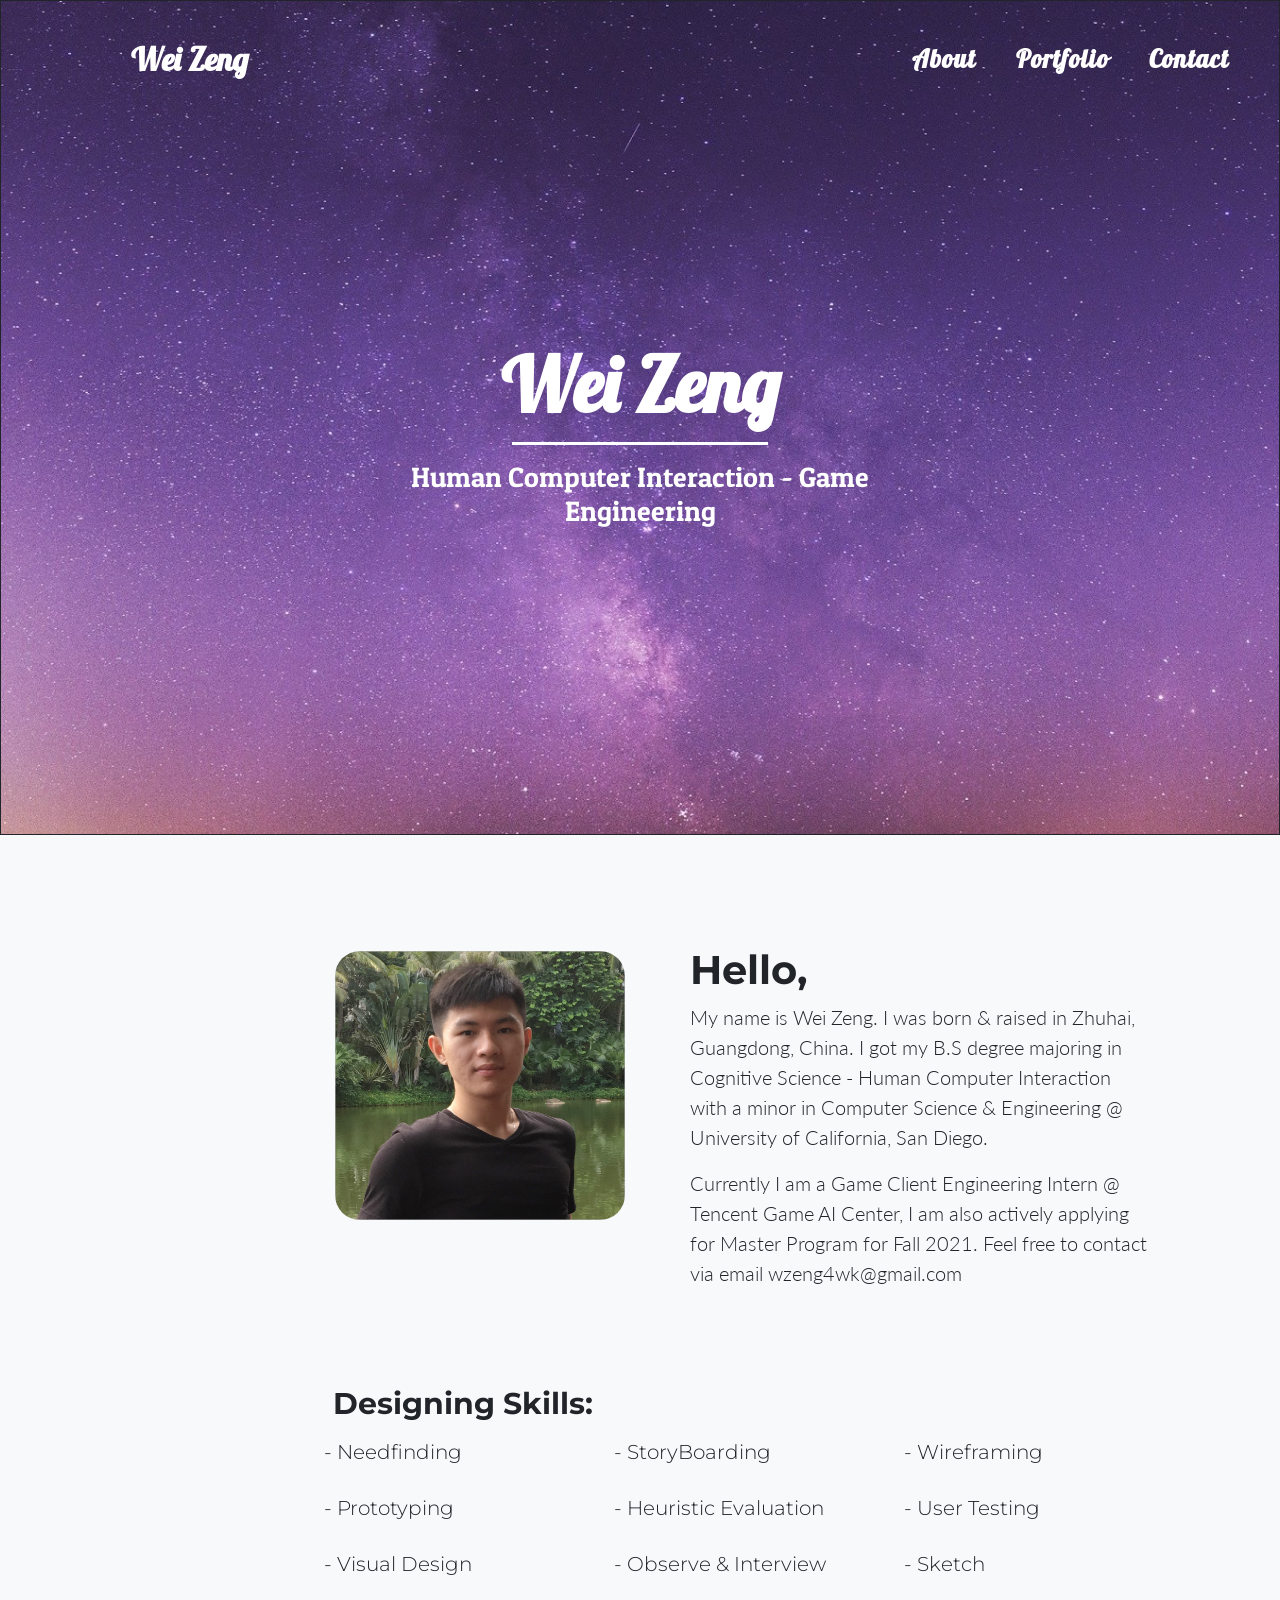
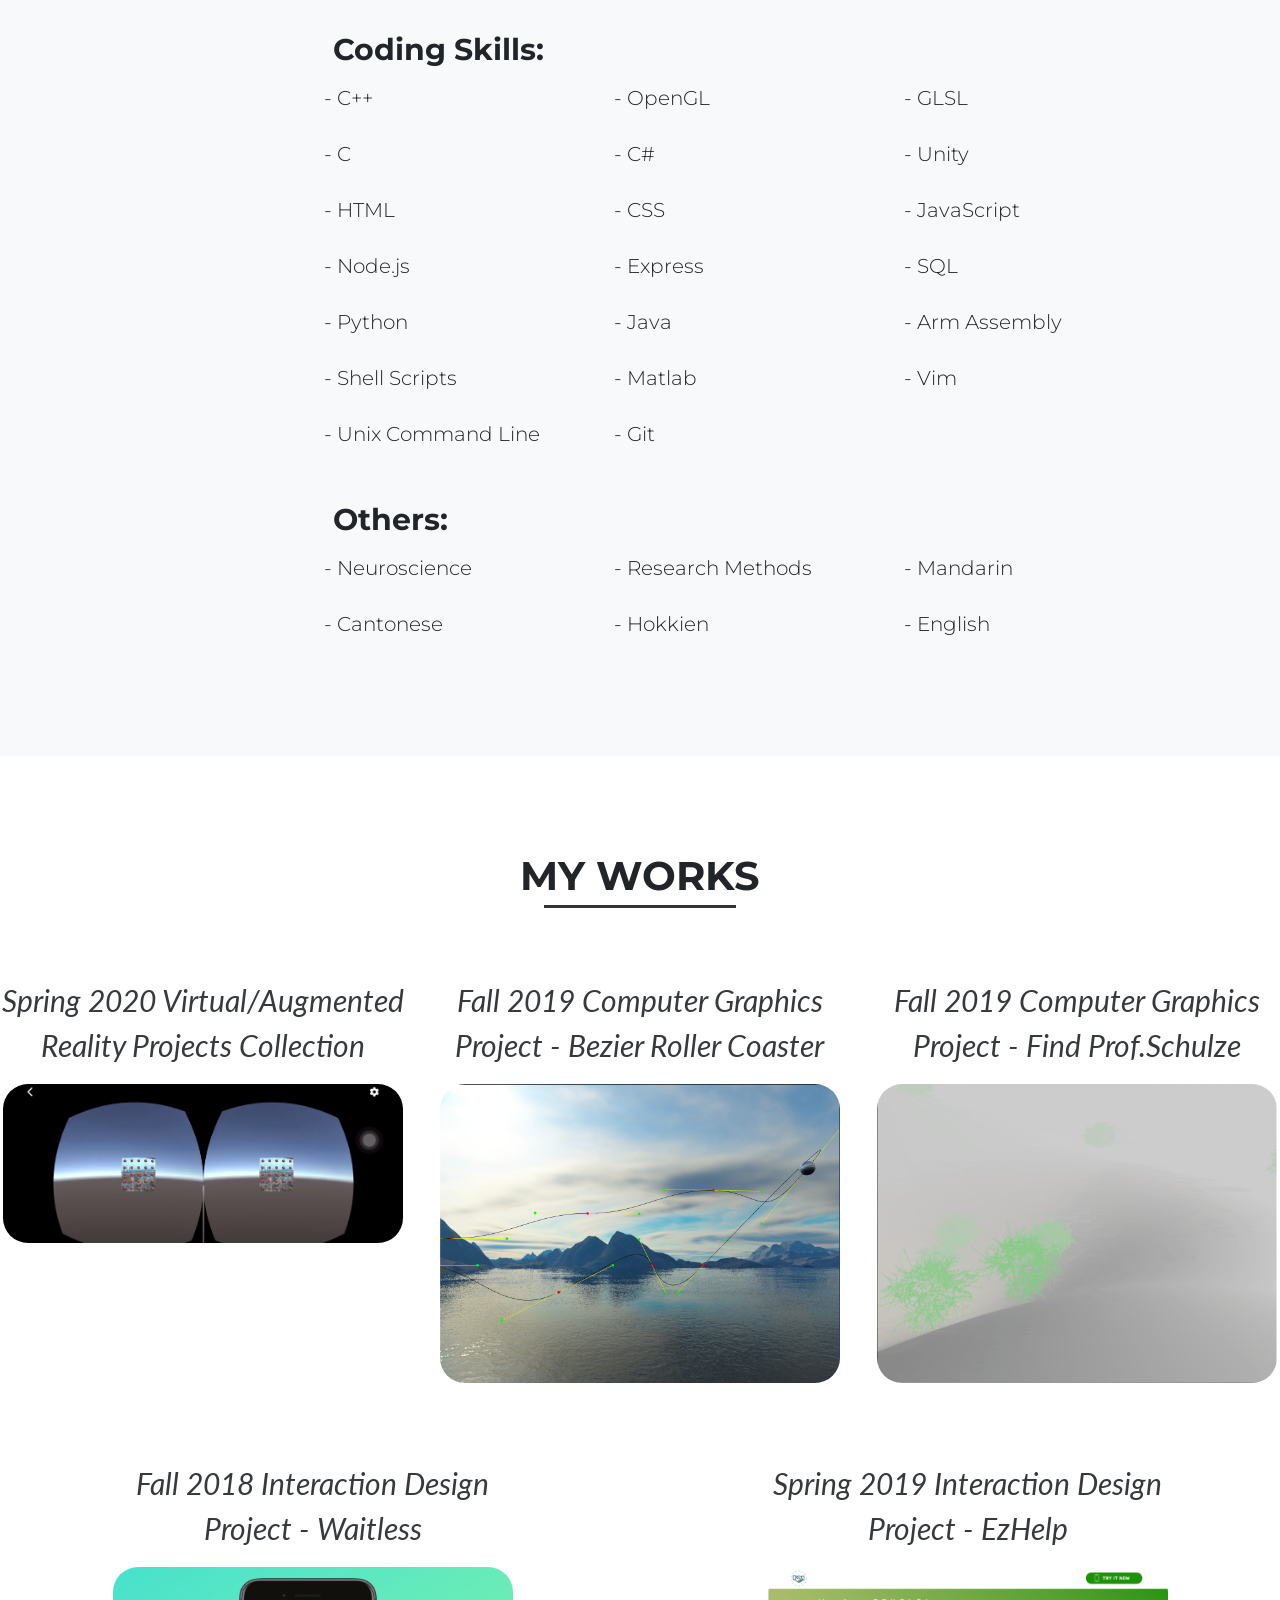
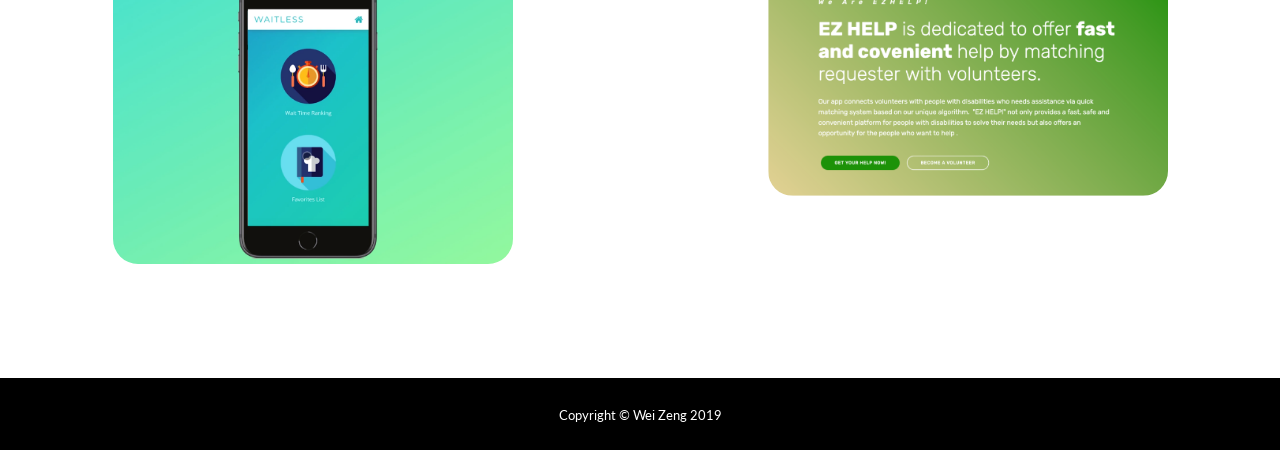
==== index.html @ ea13c7fb "update pm" ====
<!DOCTYPE html>
<html lang="en">

<head>

  <meta charset="utf-8">
  <meta name="viewport" content="width=device-width, initial-scale=1, shrink-to-fit=no">
  <meta name="description" content="">
  <meta name="author" content="">

  <title>Wei Zeng - Portfolio</title>

  <!-- Bootstrap core CSS -->
  <link href="vendor/bootstrap/css/bootstrap.min.css" rel="stylesheet">
  <link href="main.css" rel="stylesheet">

  <!-- Custom fonts for this template -->
  <link href="vendor/fontawesome-free/css/all.min.css" rel="stylesheet" type="text/css">
  <link href="https://fonts.googleapis.com/css?family=Montserrat:400,700" rel="stylesheet" type="text/css">
  <link href="https://fonts.googleapis.com/css?family=Lato:400,700,400italic,700italic" rel="stylesheet" type="text/css">
  <link href="https://fonts.googleapis.com/css?family=Lobster" rel="stylesheet">
  <link href="https://fonts.googleapis.com/css?family=Gloria+Hallelujah" rel="stylesheet">
  <link href="https://fonts.googleapis.com/css?family=Patua+One" rel="stylesheet">

  <!-- Plugin CSS -->
  <link href="vendor/magnific-popup/magnific-popup.css" rel="stylesheet" type="text/css">

  <!-- Custom styles for this template -->
  <link href="css/freelancer.min.css" rel="stylesheet">
  <style>

  .w-col {
    position: relative;
    float: left;
    width: 290px;
    min-height: 1px;
    padding-left: 1px;
    padding-right: 1px;
  }

  .container {
    position: relative;
    width: 50%;
  }

  .image {
    border-radius: 25px;
    width: 400px;
    height: auto;
    display: block;
    margin-left: auto;
    margin-right: auto;
    opacity: 1;
    transition: .5s ease;
    backface-visibility: hidden;
  }

  .middle {
    transition: .5s ease;
    opacity: 0;
    position: absolute;
    top: 50%;
    left: 50%;
    transform: translate(-50%, -50%);
    -ms-transform: translate(-50%, -50%);
    text-align: center;
  }

  .container:hover .image {
    opacity: 0.3;
  }

  .container:hover .middle {
    opacity: 1;
  }

  .text {
    background-color: #1de099;
    border-radius: 25px;
    color: #ffffff;
    font-size: 30px;
    padding: 16px 32px;
    text-align: center;
  }
  </style>
</head>

<body id="page-top">

  <!-- Navigation -->
  <nav class="navbar navbar-expand-lg fixed-top" style="background-color: transparent;"id="mainNav">
    <div class="container" style="margin-left: 8%; margin-right: auto;">
      <a class="navbar-brand js-scroll-trigger" href="#page-top" style="font-family: 'Lobster', cursive;">Wei Zeng</a>
    </div>

    <div class="container" style="margin-left: auto; margin-right: auto;">
      <button class="navbar-toggler navbar-toggler-right text-white rounded" type="button" data-toggle="collapse" data-target="#navbarResponsive" aria-controls="navbarResponsive" aria-expanded="false" aria-label="Toggle navigation" style="background-color: #dc3545">
        Menu
        <i class="fas fa-bars"></i>
      </button>
      <div class="collapse navbar-collapse" id="navbarResponsive" style="font-family: 'Lobster', cursive; font-size: 25px;">
        <ul class="navbar-nav ml-auto">
          <li class="nav-item mx-0 mx-lg-1">
            <a class="nav-link py-3 px-0 px-lg-3 rounded js-scroll-trigger" href="#about">About</a>
          </li>
          <li class="nav-item mx-0 mx-lg-1">
            <a class="nav-link py-3 px-0 px-lg-3 rounded js-scroll-trigger" href="#portfolio">Portfolio</a>
          </li>
          <li class="nav-item mx-0 mx-lg-1">
            <a class="nav-link py-3 px-0 px-lg-3 rounded js-scroll-trigger" href="#contact">Contact</a>
          </li>
        </ul>
      </div>
    </div>
  </nav>

  <!-- Header -->
  <header class="masthead bg-primary text-black text-center" style="background-image: url('img/home.jpg');
  width: auto; height: auto; padding: 0 0 20%; border: 1px solid; margin-left: auto; margin-right: auto;
  background-position: center; background-repeat: no-repeat; background-attachment: scroll; background-size: cover;">
  <div class="container text-center" style="padding-bottom: 50px; padding-top: 200px;">
    <h1 class="mb-0" style="font-family: 'Lobster', cursive; padding-top: 25%; color: white;">Wei Zeng</h1>
    <hr style="height:3px;border:none;color:#333;background-color:white; width:42%; margin-top:25px; text-align: center;"/>
    <h2 class="font-weight-light mb-0" style="text-align: center; font-family: 'Patua One', cursive; color: white">Human Computer Interaction - Game Engineering</h2>
  </div>
</header>

<!-- Skills Section -->
<section class="bg-primary text-black mb-0" id="about">
  <div class="container">
    <!--<h2 class="text-center text-uppercase text-black" style="font-family: 'Gloria Hallelujah', cursive;">Who Am I?</h2>
    <hr style="height:3px;border:none;color:#333;background-color:#333; width:30%; margin-top:25px; text-align: center;"/>-->
  </div>

  <div class="container" style="position: relative">
    <img src="img/MyProfilePic.PNG" style="border-radius: 25px; width: 290px; height: auto; margin-top: 20px; float: left;"/>
  </div>

  <div class="row">
    <div style=" margin-top: 15px; float: left; margin-left: 65px; flex: 0 0 70.333333%; max-width: 700px;">
      <h1 style="font-size: 40px;">Hello,</h1>
      <p class="lead">My name is Wei Zeng. I was born & raised in Zhuhai, Guangdong, China. I got my B.S degree majoring in Cognitive Science - Human Computer Interaction with a minor in Computer Science & Engineering @ University of California, San Diego.<br></p>
      <p class="lead">Currently I am a Game Client Engineering Intern @ Tencent Game AI Center, I am also actively applying for Master Program for Fall 2021. Feel free to contact via email wzeng4wk@gmail.com<br><br>
      </p>
    </div>
  </div>

  <div style="display: flex; flex-wrap: wrap; margin-top: 50px; margin-left: 26%; flex: 0 0 80.333333%;">
    <div>
      <h2 style="font-size: 30px;">Designing Skills:<h2>
        <div>
          <div class="w-col">
            <p class="lead" style="margin-left: -10px;">- Needfinding</p>
          </div>
          <div class="w-col">
            <p class="lead" style="margin-left: -10px;">- StoryBoarding</p>
          </div>
          <div class="w-col">
            <p class="lead" style="margin-left: -10px;">- Wireframing</p>
          </div>
          <div class="w-col">
            <p class="lead" style="margin-left: -10px;">- Prototyping</p>
          </div>
          <div class="w-col">
            <p class="lead" style="margin-left: -10px;">- Heuristic Evaluation</p>
          </div>
          <div class="w-col">
            <p class="lead" style="margin-left: -10px;">- User Testing</p>
          </div>
          <div class="w-col">
            <p class="lead" style="margin-left: -10px;">- Visual Design</p>
          </div>
          <div class="w-col">
            <p class="lead" style="margin-left: -10px;">- Observe & Interview</p>
          </div>
          <div class="w-col">
            <p class="lead" style="margin-left: -10px;">- Sketch</p>
          </div>
        </div>
      </div>

      <div style="clear: both; padding-top: 30px">
        <h2 style="font-size: 30px;">Coding Skills:<h2>
          <div>
            <div class="w-col">
              <p class="lead" style="margin-left: -10px;">- C++</p>
            </div>
            <div class="w-col">
              <p class="lead" style="margin-left: -10px;">- OpenGL</p>
            </div>
            <div class="w-col">
              <p class="lead" style="margin-left: -10px;">- GLSL</p>
            </div>
            <div class="w-col">
              <p class="lead" style="margin-left: -10px;">- C</p>
            </div>
            <div class="w-col">
              <p class="lead" style="margin-left: -10px;">- C#</p>
            </div>
            <div class="w-col">
              <p class="lead" style="margin-left: -10px;">- Unity</p>
            </div>
            <div class="w-col">
              <p class="lead" style="margin-left: -10px;">- HTML</p>
            </div>
            <div class="w-col">
              <p class="lead" style="margin-left: -10px;">- CSS</p>
            </div>
            <div class="w-col">
              <p class="lead" style="margin-left: -10px;">- JavaScript</p>
            </div>
            <div class="w-col">
              <p class="lead" style="margin-left: -10px;">- Node.js</p>
            </div>
            <div class="w-col">
              <p class="lead" style="margin-left: -10px;">- Express</p>
            </div>
            <div class="w-col">
              <p class="lead" style="margin-left: -10px;">- SQL</p>
            </div>
            <div class="w-col">
              <p class="lead" style="margin-left: -10px;">- Python</p>
            </div>
            <div class="w-col">
              <p class="lead" style="margin-left: -10px;">- Java</p>
            </div>
            <div class="w-col">
              <p class="lead" style="margin-left: -10px;">- Arm Assembly</p>
            </div>
            <div class="w-col">
              <p class="lead" style="margin-left: -10px;">- Shell Scripts</p>
            </div>
            <div class="w-col">
              <p class="lead" style="margin-left: -10px;">- Matlab</p>
            </div>
            <div class="w-col">
              <p class="lead" style="margin-left: -10px;">- Vim</p>
            </div>
            <div class="w-col">
              <p class="lead" style="margin-left: -10px;">- Unix Command Line</p>
            </div>
            <div class="w-col">
              <p class="lead" style="margin-left: -10px;">- Git</p>
            </div>
          </div>
        </div>

        <div style="clear: both; padding-top: 30px">
          <h2 style="font-size: 30px;">Others:<h2>
            <div>
              <div class="w-col">
                <p class="lead" style="margin-left: -10px;">- Neuroscience</p>
              </div>
              <div class="w-col">
                <p class="lead" style="margin-left: -10px;">- Research Methods</p>
              </div>
              <div class="w-col">
                <p class="lead" style="margin-left: -10px;">- Mandarin</p>
              </div>
              <div class="w-col">
                <p class="lead" style="margin-left: -10px;">- Cantonese</p>
              </div>
              <div class="w-col">
                <p class="lead" style="margin-left: -10px;">- Hokkien</p>
              </div>
              <div class="w-col">
                <p class="lead" style="margin-left: -10px;">- English</p>
              </div>
            </div>
          </div>
        </div>

      </section>

      <!-- Portfolio Grid Section -->
      <section class="portfolio" id="portfolio">
        <h1 class="text-center text-uppercase text-black mb-0">My Works</h2>
          <hr style="height:3px; border:none; color:#333; background-color:#333; width:15%; margin-top:5px; margin-bottom: 40px; text-align: center;"/>

          <div class="row">

            <!-- XR -->
            <div class="container col-md-6 col-lg-4 mb-5">
              <p style="opacity: 0.9; font-style: italic; text-align: center; padding-top: 30px; font-size: 30px;">Spring 2020 Virtual/Augmented Reality Projects Collection</p>
              <div style="position: relative;">
                <img src="img/xr.png" class="image">
                <div class="middle">
                  <a href="xr.html">
                    <div class="text">View</div>
                  </a>
                </div>
              </div>
            </div>

            <!-- Bezier Roller Coaster -->
            <div class="container col-md-6 col-lg-4 mb-5">
              <p style="opacity: 0.9; font-style: italic; text-align: center; padding-top: 30px; font-size: 30px;">Fall 2019 Computer Graphics Project - Bezier Roller Coaster</p>
              <div style="position: relative;">
                <img src="img/rollercoaster.png" class="image">
                <div class="middle">
                  <a href="rollercoaster.html">
                    <div class="text">View</div>
                  </a>
                </div>
              </div>
            </div>

            <!-- findSchulze -->
            <div class="container col-md-6 col-lg-4 mb-5">
              <p style="opacity: 0.9; font-style: italic; text-align: center; padding-top: 30px; font-size: 30px;">Fall 2019 Computer Graphics Project - Find Prof.Schulze</p>
              <div style="position: relative;">
                <img src="img/findSchulze.png" class="image">
                <div class="middle">
                  <a href="https://github.com/WayGold/CSE-167-FinalProject-Blogs-Video/blob/master/blog.md">
                    <div class="text">View</div>
                  </a>
                </div>
              </div>
            </div>

            <!-- waitless -->
            <div class="container col-md-6 col-lg-4 mb-5">
              <p style="opacity: 0.9; font-style: italic; text-align: center; padding-top: 30px; font-size: 30px;">Fall 2018 Interaction Design Project - Waitless</p>
              <div style="position: relative;">
                <img src="img/waitlesshp.png" class="image">
                <div class="middle">
                  <a href="waitless.html">
                    <div class="text">View</div>
                  </a>
                </div>
              </div>
            </div>

            <!-- EzHelp -->
            <div class="container col-md-6 col-lg-4 mb-5">
              <p style="opacity: 0.9; font-style: italic; text-align: center; padding-top: 30px; font-size: 30px;">Spring 2019 Interaction Design Project - EzHelp</p>
              <div style="position: relative;">
                <img src="img/ezhelp.png" class="image">
                <div class="middle">
                  <a href="ezhelp.html">
                    <div class="text">View</div>
                  </a>
                </div>
              </div>
            </div>

          </div>
        </section>

        <!-- Contact Section -->
        <!-- <section class="bg-primary" id="contact">
        <div class="container">
        <h1 class="text-center text-uppercase text-black mb-0">Contact Me</h2>
        <hr style="height:3px;border:none;color:#333;background-color:#333; width:30%; margin-top:25px; text-align: center;"/>
        <div class="row">
        <div class="col-lg-8 mx-auto"> -->
        <!-- To configure the contact form email address, go to mail/contact_me.php and update the email address in the PHP file on line 19. -->
        <!-- The form should work on most web servers, but if the form is not working you may need to configure your web server differently. -->
        <!-- <form name="sentMessage" id="contactForm" novalidate="novalidate">
        <div class="control-group">
        <div class="form-group floating-label-form-group controls mb-0 pb-2">
        <label>Name</label>
        <input class="form-control" id="name" type="text" placeholder="Name" required="required" data-validation-required-message="Please enter your name.">
        <p class="help-block text-danger"></p>
      </div>
    </div>
    <div class="control-group">
    <div class="form-group floating-label-form-group controls mb-0 pb-2">
    <label>Email Address</label>
    <input class="form-control" id="email" type="email" placeholder="Email Address" required="required" data-validation-required-message="Please enter your email address.">
    <p class="help-block text-danger"></p>
  </div>
</div>
<div class="control-group">
<div class="form-group floating-label-form-group controls mb-0 pb-2">
<label>Phone Number</label>
<input class="form-control" id="phone" type="tel" placeholder="Phone Number" required="required" data-validation-required-message="Please enter your phone number.">
<p class="help-block text-danger"></p>
</div>
</div>
<div class="control-group">
<div class="form-group floating-label-form-group controls mb-0 pb-2">
<label>Message</label>
<textarea class="form-control" id="message" rows="5" placeholder="Message" required="required" data-validation-required-message="Please enter a message."></textarea>
<p class="help-block text-danger"></p>
</div>
</div>
<br>
<div id="success"></div>
<div class="form-group">
<button type="submit" class="btn btn-primary btn-xl" id="sendMessageButton">Send</button>
</div>
</form>
</div>
</div>
</div>
</section> -->


<div class="copyright py-4 text-center text-white">
  <div class="container">
    <small>Copyright &copy; Wei Zeng 2019</small>
  </div>
</div>

<!-- Scroll to Top Button (Only visible on small and extra-small screen sizes) -->
<div class="scroll-to-top d-lg-none position-fixed ">
  <a class="js-scroll-trigger d-block text-center text-white rounded" href="#page-top">
    <i class="fa fa-chevron-up"></i>
  </a>
</div>

<!-- Bootstrap core JavaScript -->
<script src="vendor/jquery/jquery.min.js"></script>
<script src="vendor/bootstrap/js/bootstrap.bundle.min.js"></script>

<!-- Plugin JavaScript -->
<script src="vendor/jquery-easing/jquery.easing.min.js"></script>
<script src="vendor/magnific-popup/jquery.magnific-popup.min.js"></script>

<!-- Contact Form JavaScript -->
<script src="js/jqBootstrapValidation.js"></script>
<script src="js/contact_me.js"></script>

<!-- Custom scripts for this template -->
<script src="js/freelancer.min.js"></script>

</body>

</html>
---- main.css ----
a:link{
  text-decoration: none;
}
---- css/freelancer.min.css ----
/*!
 * Start Bootstrap - Freelancer v5.0.1 (https://startbootstrap.com/template-overviews/freelancer)
 * Copyright 2013-2018 Start Bootstrap
 * Licensed under MIT (https://github.com/BlackrockDigital/startbootstrap-freelancer/blob/master/LICENSE)
 */body{font-family:Lato}h1,h2,h3,h4,h5,h6{font-weight:700;font-family:Montserrat}hr.star-dark,hr.star-light{max-width:15rem;padding:0;text-align:center;border:none;border-top:solid .25rem;margin-top:2.5rem;margin-bottom:2.5rem;margin-left:auto;margin-right:auto}hr.star-dark:after,hr.star-light:after{position:relative;top:-.8em;display:inline-block;padding:0 .25em;content:'\f005';font-family:"Font Awesome 5 Free";font-weight:900;font-size:2em}hr.star-light{border-color:#fff}hr.star-light:after{color:#fff;background-color:#18bc9c}hr.star-dark{border-color:#2c3e50}hr.star-dark:after{color:#2c3e50;background-color:#fff}section{padding:6rem 0}section h2{font-size:2.25rem;line-height:2rem}@media (min-width:992px){section h2{font-size:3rem;line-height:2.5rem}}.btn-xl{padding:1rem 1.75rem;font-size:1.25rem}.btn-social{width:3.25rem;height:3.25rem;font-size:1.25rem;line-height:2rem}.scroll-to-top{z-index:1042;right:1rem;bottom:1rem;display:none}.scroll-to-top a{width:3.5rem;height:3.5rem;background-color:rgba(33,37,41,.5);line-height:3.1rem}#mainNav{padding-top:1rem;padding-bottom:1rem;font-weight:700;font-family:Montserrat}#mainNav .navbar-brand{color:#fff}#mainNav .navbar-nav{margin-top:1rem;letter-spacing:.0625rem}#mainNav .navbar-nav li.nav-item a.nav-link{color:#fff}#mainNav .navbar-nav li.nav-item a.nav-link:hover{color:#dc3545}#mainNav .navbar-nav li.nav-item a.nav-link:active,#mainNav .navbar-nav li.nav-item a.nav-link:focus{color:#fff}#mainNav .navbar-nav li.nav-item a.nav-link.active{color:#dc3545}#mainNav .navbar-toggler{font-size:80%;padding:.8rem}@media (min-width:992px){#mainNav{padding-top:1.5rem;padding-bottom:1.5rem;-webkit-transition:padding-top .3s,padding-bottom .3s;transition:padding-top .3s,padding-bottom .3s}#mainNav .navbar-brand{font-size:2em;-webkit-transition:font-size .3s;transition:font-size .3s}#mainNav .navbar-nav{margin-top:0}#mainNav .navbar-nav>li.nav-item>a.nav-link.active{color:#fff;background:#dc3545}#mainNav .navbar-nav>li.nav-item>a.nav-link.active:active,#mainNav .navbar-nav>li.nav-item>a.nav-link.active:focus,#mainNav .navbar-nav>li.nav-item>a.nav-link.active:hover{color:#fff;background:#dc3545}#mainNav.navbar-shrink{padding-top:.3rem;padding-bottom:.3rem;background-color: black!important;}#mainNav.navbar-shrink .navbar-brand{font-size:1.5em}}header.masthead{padding-top:calc(6rem + 72px);padding-bottom:6rem}header.masthead h1{font-size:3rem;line-height:3rem}header.masthead h2{font-size:1.3rem;font-family:Lato}@media (min-width:992px){header.masthead{padding-top:calc(6rem + 106px);padding-bottom:6rem}header.masthead h1{font-size:4.75em;line-height:4rem}header.masthead h2{font-size:1.75em}}.portfolio{margin-bottom:-15px}.portfolio .portfolio-item{position:relative;display:block;max-width:25rem;margin-bottom:15px}.portfolio .portfolio-item .portfolio-item-caption{-webkit-transition:all ease .5s;transition:all ease .5s;opacity:0;background-color:rgba(24,188,156,.9)}.portfolio .portfolio-item .portfolio-item-caption:hover{opacity:1}.portfolio .portfolio-item .portfolio-item-caption .portfolio-item-caption-content{font-size:1.5rem}@media (min-width:576px){.portfolio{margin-bottom:-30px}.portfolio .portfolio-item{margin-bottom:30px}}.portfolio-modal .portfolio-modal-dialog{padding:3rem 1rem;min-height:calc(100vh - 2rem);margin:1rem calc(1rem - 8px);position:relative;z-index:2;-webkit-box-shadow:0 0 3rem 1rem rgba(0,0,0,.5);box-shadow:0 0 3rem 1rem rgba(0,0,0,.5)}.portfolio-modal .portfolio-modal-dialog .close-button{position:absolute;top:2rem;right:2rem}.portfolio-modal .portfolio-modal-dialog .close-button i{line-height:38px}.portfolio-modal .portfolio-modal-dialog h2{font-size:2rem}@media (min-width:768px){.portfolio-modal .portfolio-modal-dialog{min-height:100vh;padding:5rem;margin:3rem calc(3rem - 8px)}.portfolio-modal .portfolio-modal-dialog h2{font-size:3rem}}.floating-label-form-group{position:relative;border-bottom:1px solid #e9ecef}.floating-label-form-group input,.floating-label-form-group textarea{font-size:1.5em;position:relative;z-index:1;padding-right:0;padding-left:0;resize:none;border:none;border-radius:0;background:0 0;-webkit-box-shadow:none!important;box-shadow:none!important}.floating-label-form-group label{font-size:.85em;line-height:1.764705882em;position:relative;z-index:0;top:2em;display:block;margin:0;-webkit-transition:top .3s ease,opacity .3s ease;transition:top .3s ease,opacity .3s ease;vertical-align:middle;vertical-align:baseline;opacity:0}.floating-label-form-group:not(:first-child){padding-left:14px;border-left:1px solid #e9ecef}.floating-label-form-group-with-value label{top:0;opacity:1}.floating-label-form-group-with-focus label{color:#18bc9c}form .row:first-child .floating-label-form-group{border-top:1px solid #e9ecef}.footer{padding-top:5rem;padding-bottom:5rem;background-color:#2c3e50;color:#fff}.copyright{background-color:black}a{color:#343a40}a:active,a:focus,a:hover{color:#128f76}.btn{border-width:2px}.bg-primary{background-color:#f8f9fa!important}.bg-secondary{background-color:rgba(0,0,0,.9)!important}.text-primary{color:#18bc9c!important}.text-secondary{color:#2c3e50!important}.btn-primary{background-color:#dc3545;border-color:#dc3545}.btn-primary:active,.btn-primary:focus,.btn-primary:hover{background-color:#128f76;border-color:#128f76}.btn-secondary{background-color:#2c3e50;border-color:#2c3e50}.btn-secondary:active,.btn-secondary:focus,.btn-secondary:hover{background-color:#1a252f;border-color:#1a252f}
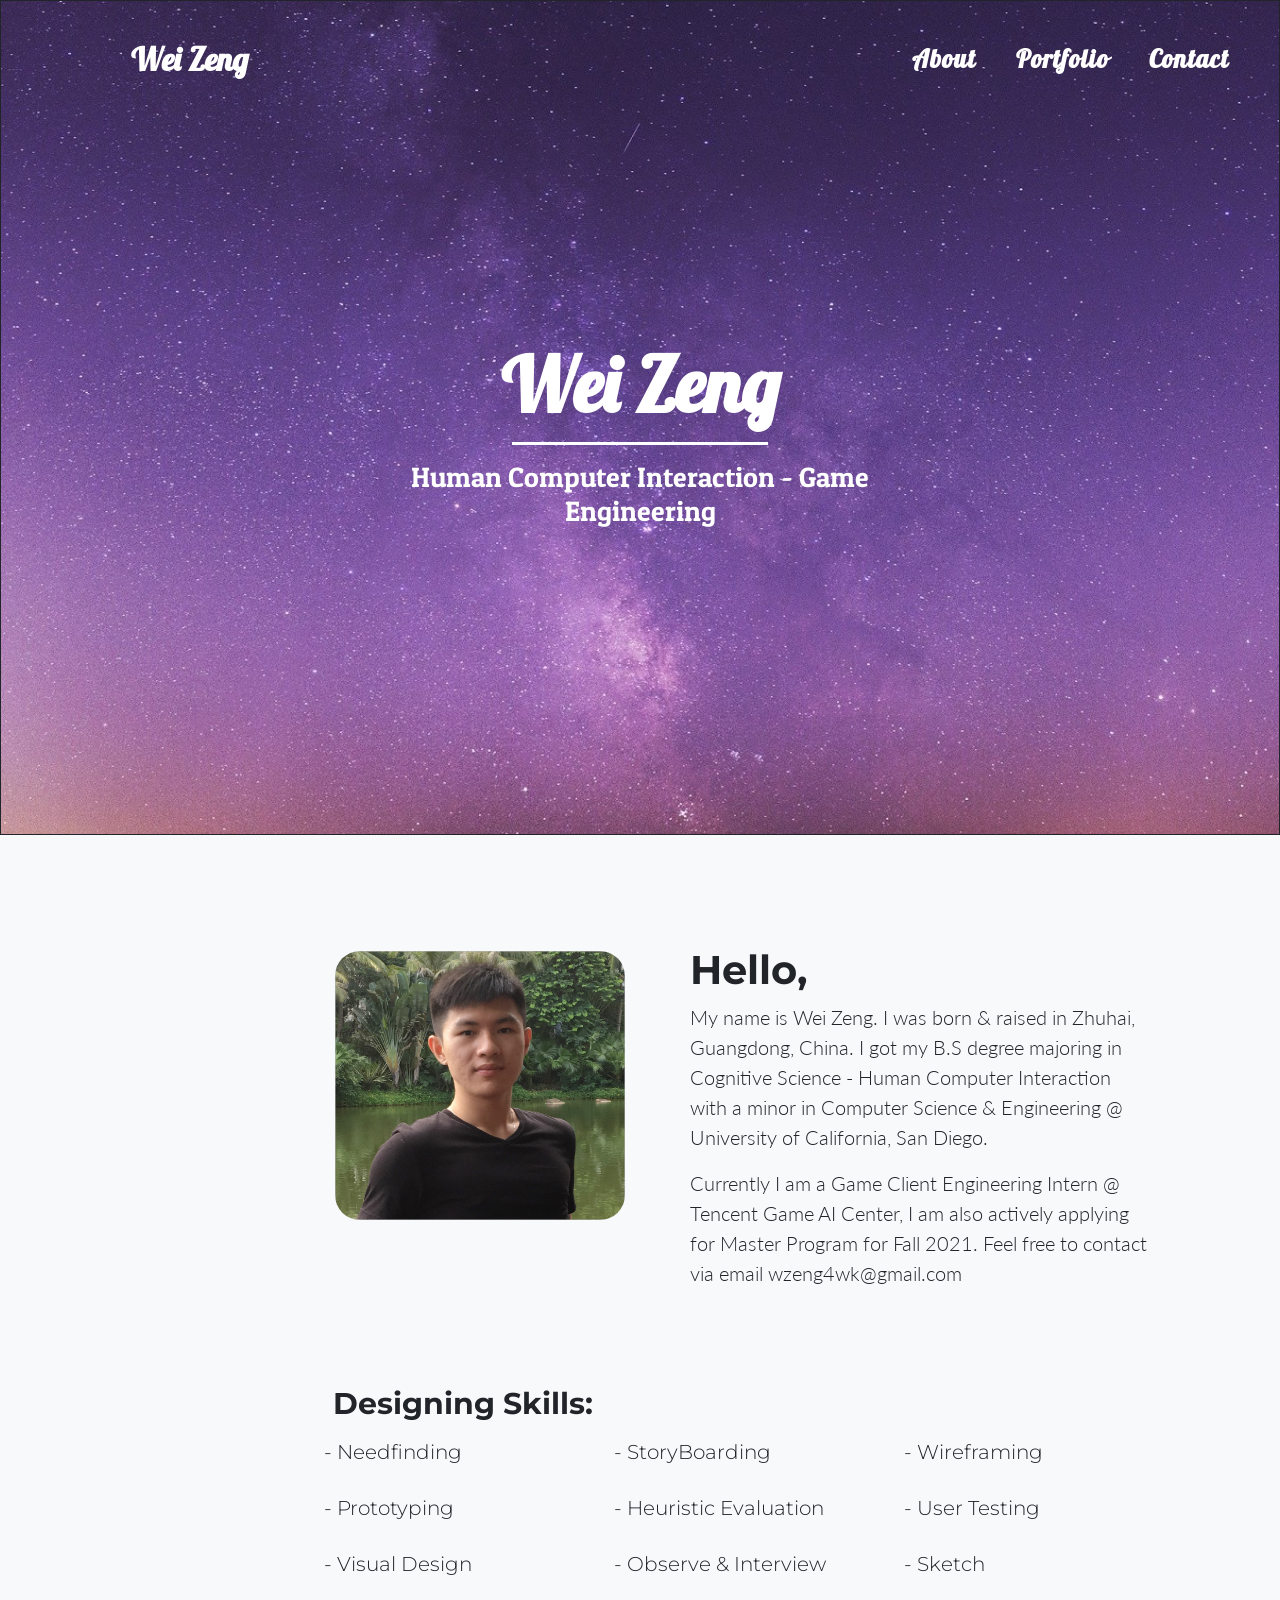
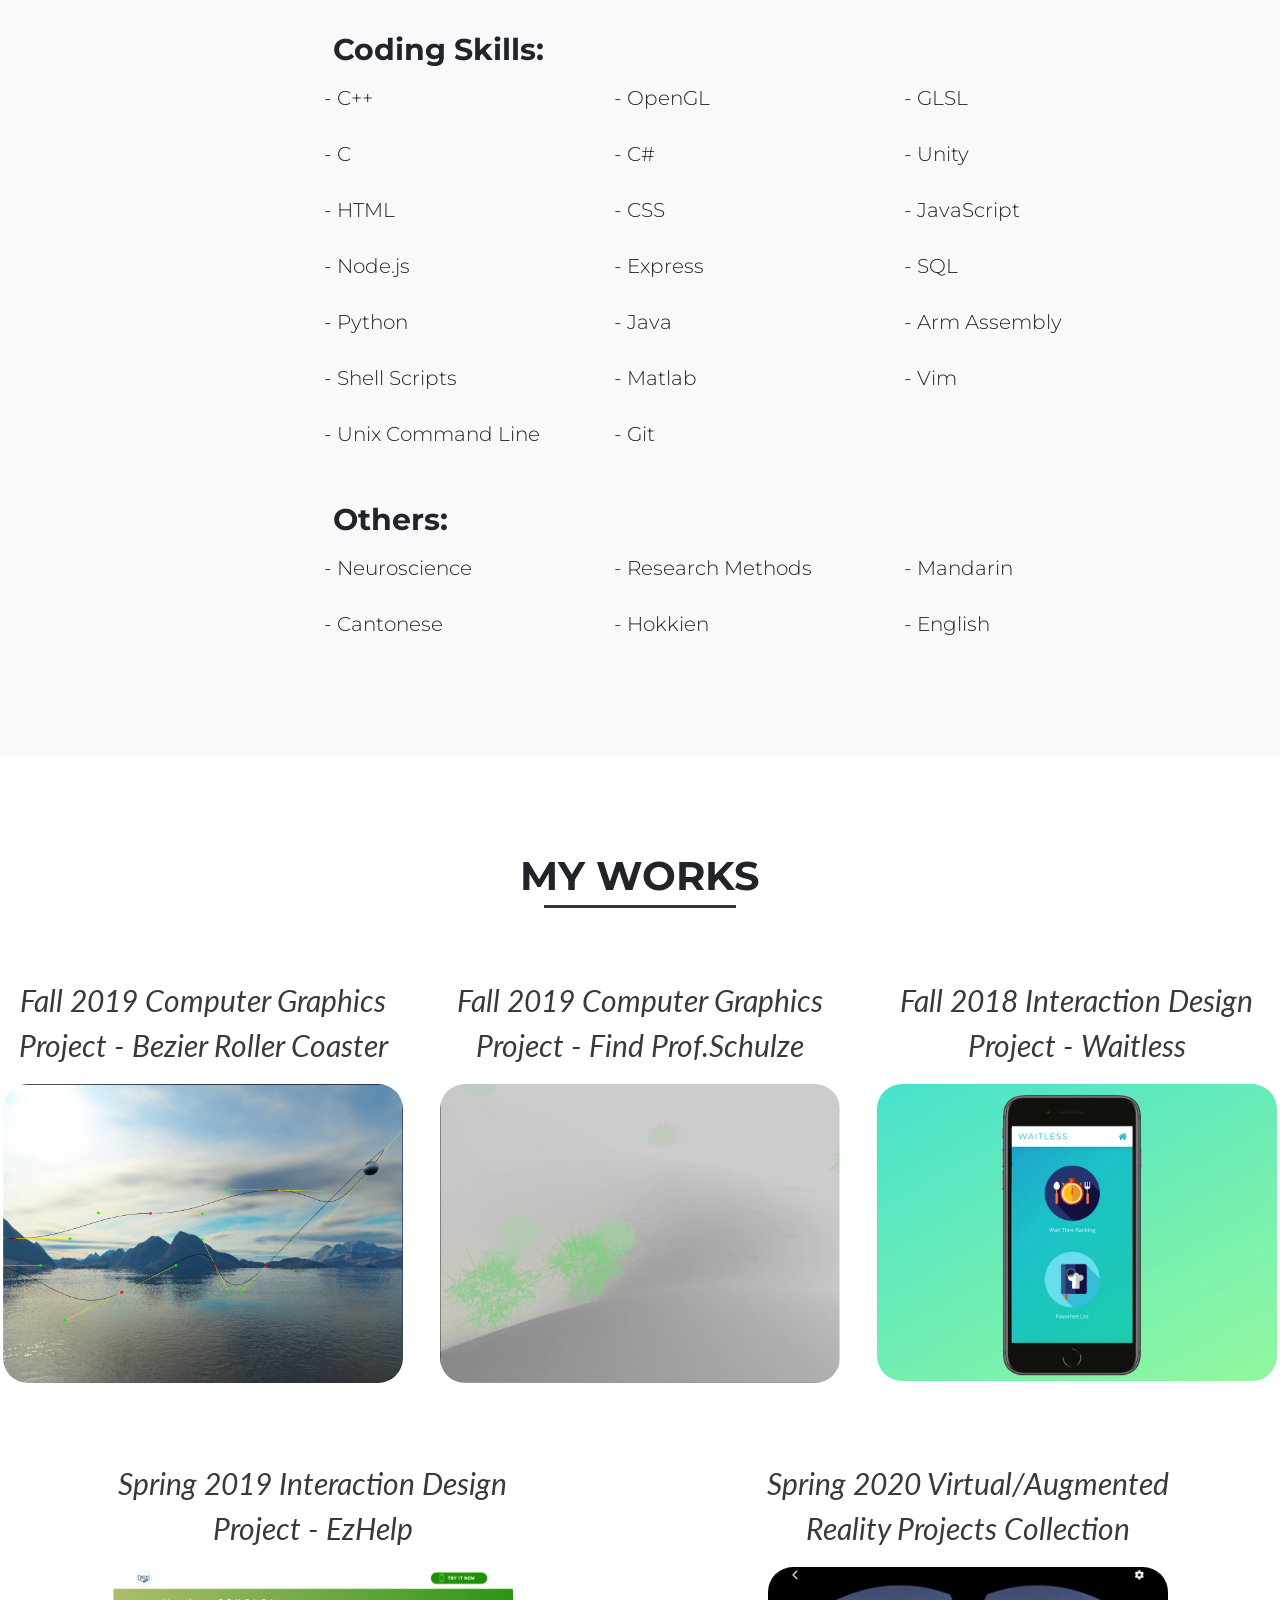
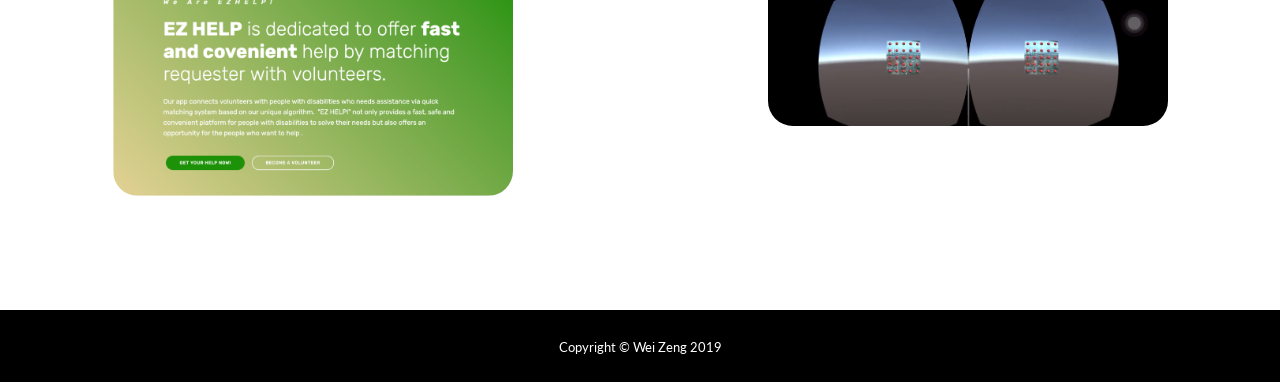
==== commit 0fe44879: "Merge branch 'master' of https://github.com/WayGold/Portfolio" ====
--- a/index.html
+++ b/index.html
@@ -279,6 +279,57 @@
 
           <div class="row">
 
+            <!-- Bezier Roller Coaster -->
+            <div class="container col-md-6 col-lg-4 mb-5">
+              <p style="opacity: 0.9; font-style: italic; text-align: center; padding-top: 30px; font-size: 30px;">Fall 2019 Computer Graphics Project - Bezier Roller Coaster</p>
+              <div style="position: relative;">
+                <img src="img/rollercoaster.png" class="image">
+                <div class="middle">
+                  <a href="rollercoaster.html">
+                    <div class="text">View</div>
+                  </a>
+                </div>
+              </div>
+            </div>
+
+            <!-- findSchulze -->
+            <div class="container col-md-6 col-lg-4 mb-5">
+              <p style="opacity: 0.9; font-style: italic; text-align: center; padding-top: 30px; font-size: 30px;">Fall 2019 Computer Graphics Project - Find Prof.Schulze</p>
+              <div style="position: relative;">
+                <img src="img/findSchulze.png" class="image">
+                <div class="middle">
+                  <a href="https://github.com/WayGold/CSE-167-FinalProject-Blogs-Video/blob/master/blog.md">
+                    <div class="text">View</div>
+                  </a>
+                </div>
+              </div>
+            </div>
+
+            <!-- waitless -->
+            <div class="container col-md-6 col-lg-4 mb-5">
+              <p style="opacity: 0.9; font-style: italic; text-align: center; padding-top: 30px; font-size: 30px;">Fall 2018 Interaction Design Project - Waitless</p>
+              <div style="position: relative;">
+                <img src="img/waitlesshp.png" class="image">
+                <div class="middle">
+                  <a href="waitless.html">
+                    <div class="text">View</div>
+                  </a>
+                </div>
+              </div>
+            </div>
+
+            <!-- EzHelp -->
+            <div class="container col-md-6 col-lg-4 mb-5">
+              <p style="opacity: 0.9; font-style: italic; text-align: center; padding-top: 30px; font-size: 30px;">Spring 2019 Interaction Design Project - EzHelp</p>
+              <div style="position: relative;">
+                <img src="img/ezhelp.png" class="image">
+                <div class="middle">
+                  <a href="https://github.com/WayGold/cogs-121">
+                    <div class="text">View</div>
+                  </a>
+                </div>
+              </div>
+            </div>
             <!-- XR -->
             <div class="container col-md-6 col-lg-4 mb-5">
               <p style="opacity: 0.9; font-style: italic; text-align: center; padding-top: 30px; font-size: 30px;">Spring 2020 Virtual/Augmented Reality Projects Collection</p>
@@ -291,59 +342,6 @@
                 </div>
               </div>
             </div>
-
-            <!-- Bezier Roller Coaster -->
-            <div class="container col-md-6 col-lg-4 mb-5">
-              <p style="opacity: 0.9; font-style: italic; text-align: center; padding-top: 30px; font-size: 30px;">Fall 2019 Computer Graphics Project - Bezier Roller Coaster</p>
-              <div style="position: relative;">
-                <img src="img/rollercoaster.png" class="image">
-                <div class="middle">
-                  <a href="rollercoaster.html">
-                    <div class="text">View</div>
-                  </a>
-                </div>
-              </div>
-            </div>
-
-            <!-- findSchulze -->
-            <div class="container col-md-6 col-lg-4 mb-5">
-              <p style="opacity: 0.9; font-style: italic; text-align: center; padding-top: 30px; font-size: 30px;">Fall 2019 Computer Graphics Project - Find Prof.Schulze</p>
-              <div style="position: relative;">
-                <img src="img/findSchulze.png" class="image">
-                <div class="middle">
-                  <a href="https://github.com/WayGold/CSE-167-FinalProject-Blogs-Video/blob/master/blog.md">
-                    <div class="text">View</div>
-                  </a>
-                </div>
-              </div>
-            </div>
-
-            <!-- waitless -->
-            <div class="container col-md-6 col-lg-4 mb-5">
-              <p style="opacity: 0.9; font-style: italic; text-align: center; padding-top: 30px; font-size: 30px;">Fall 2018 Interaction Design Project - Waitless</p>
-              <div style="position: relative;">
-                <img src="img/waitlesshp.png" class="image">
-                <div class="middle">
-                  <a href="waitless.html">
-                    <div class="text">View</div>
-                  </a>
-                </div>
-              </div>
-            </div>
-
-            <!-- EzHelp -->
-            <div class="container col-md-6 col-lg-4 mb-5">
-              <p style="opacity: 0.9; font-style: italic; text-align: center; padding-top: 30px; font-size: 30px;">Spring 2019 Interaction Design Project - EzHelp</p>
-              <div style="position: relative;">
-                <img src="img/ezhelp.png" class="image">
-                <div class="middle">
-                  <a href="ezhelp.html">
-                    <div class="text">View</div>
-                  </a>
-                </div>
-              </div>
-            </div>
-
           </div>
         </section>
 
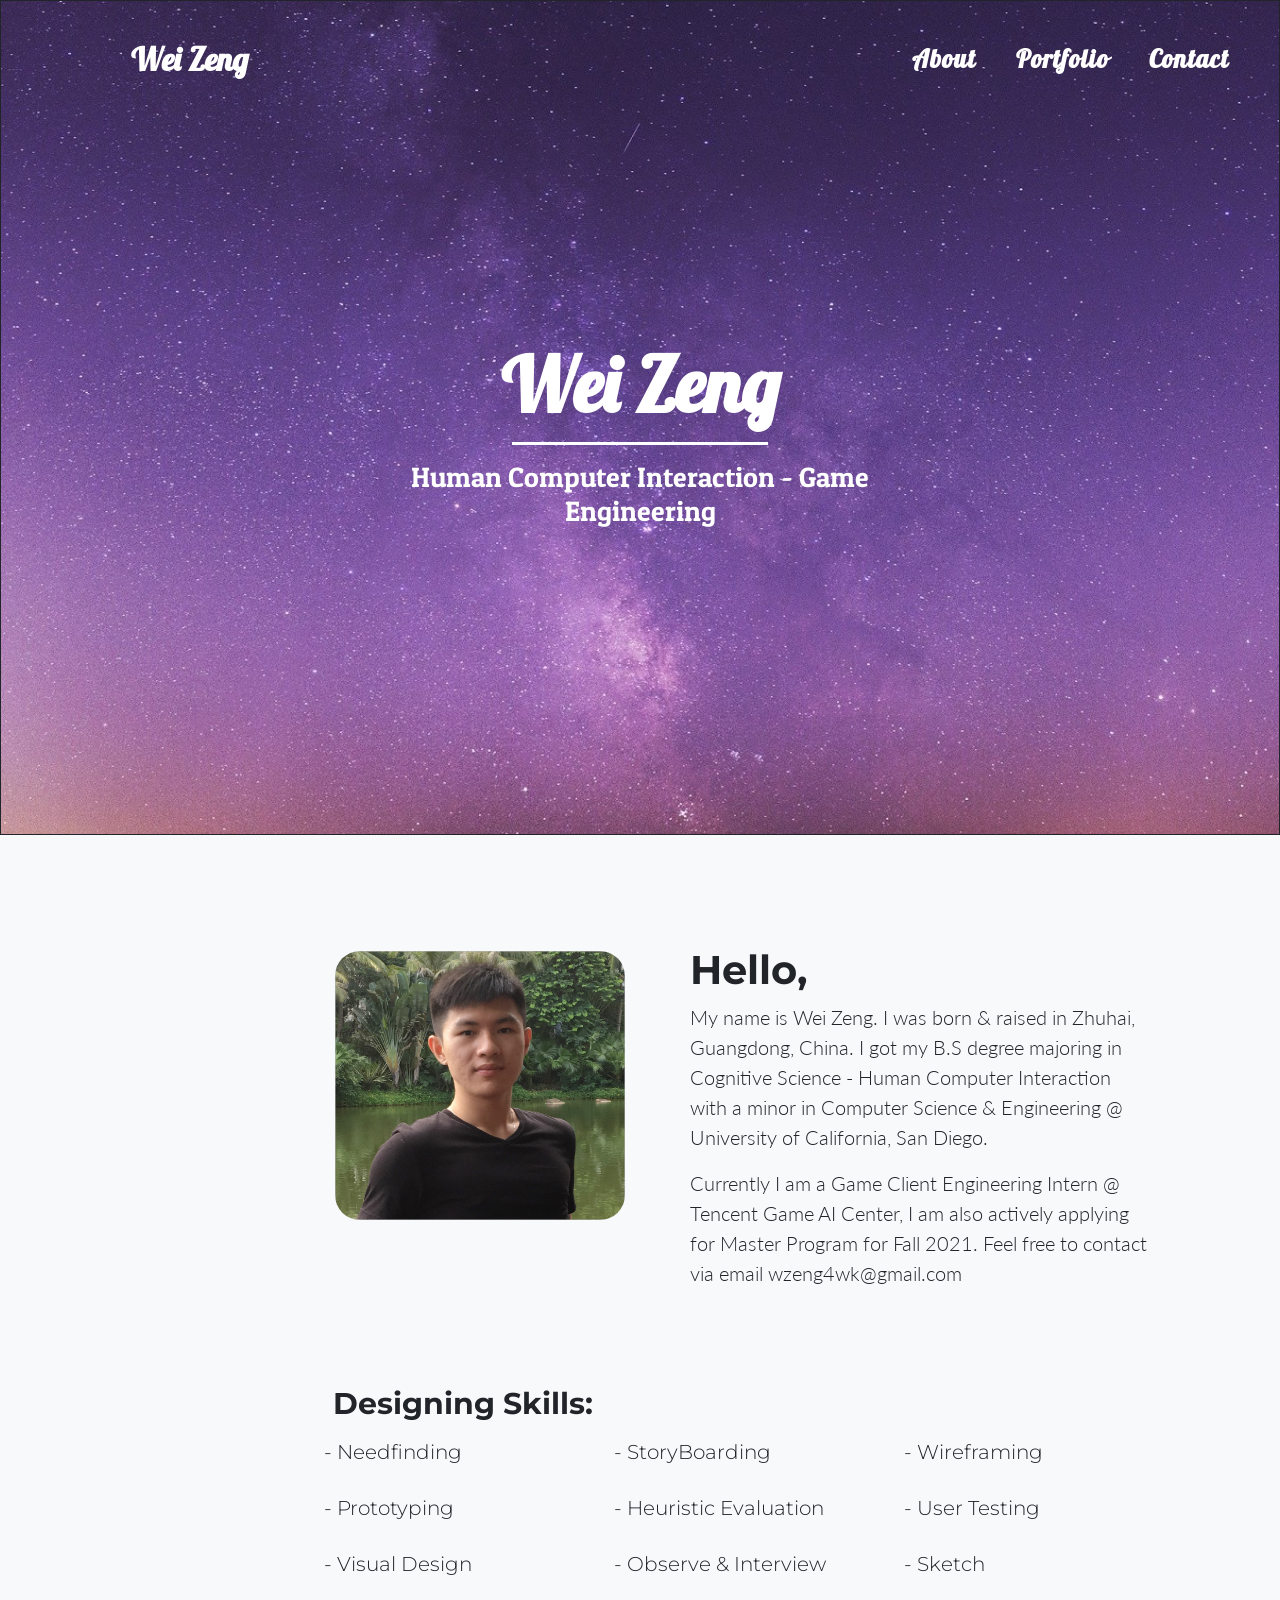
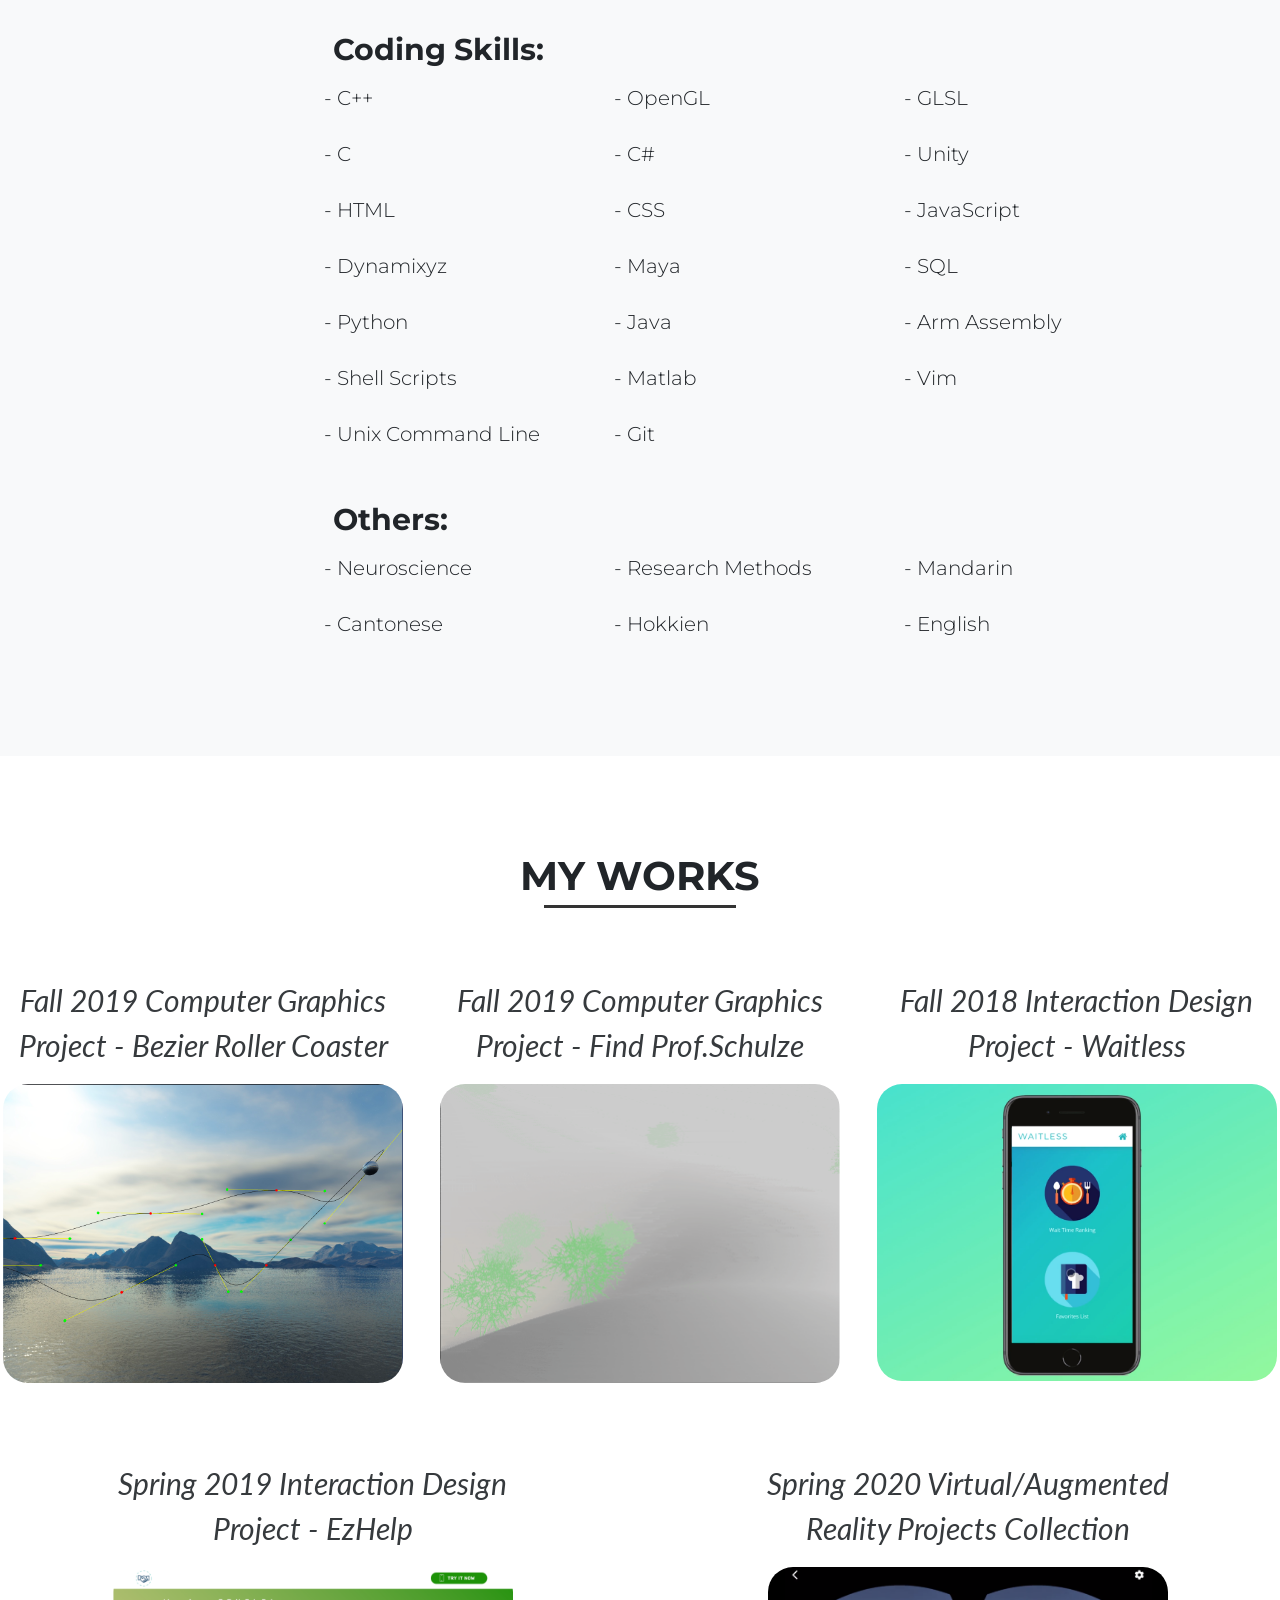
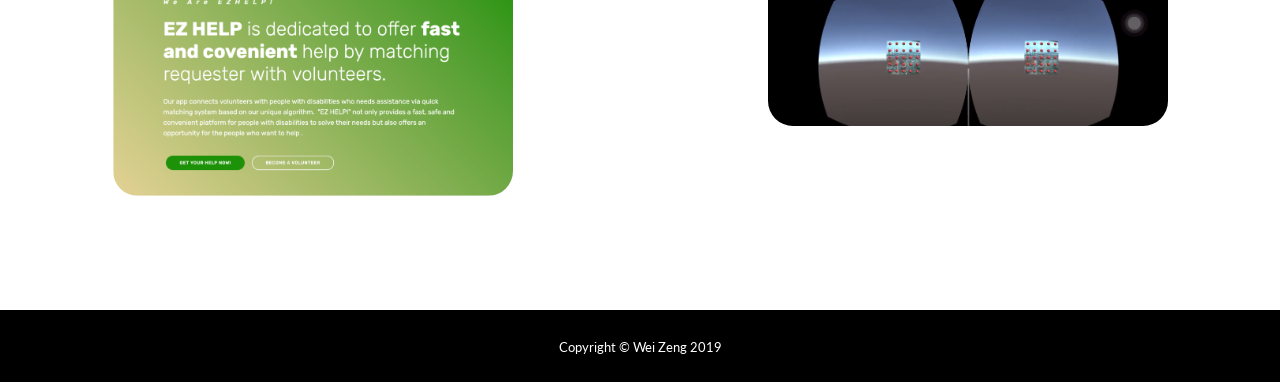
==== commit 367c6daf: "some skill update" ====
--- a/index.html
+++ b/index.html
@@ -210,10 +210,10 @@
               <p class="lead" style="margin-left: -10px;">- JavaScript</p>
             </div>
             <div class="w-col">
-              <p class="lead" style="margin-left: -10px;">- Node.js</p>
-            </div>
-            <div class="w-col">
-              <p class="lead" style="margin-left: -10px;">- Express</p>
+              <p class="lead" style="margin-left: -10px;">- Dynamixyz</p>
+            </div>
+            <div class="w-col">
+              <p class="lead" style="margin-left: -10px;">- Maya</p>
             </div>
             <div class="w-col">
               <p class="lead" style="margin-left: -10px;">- SQL</p>
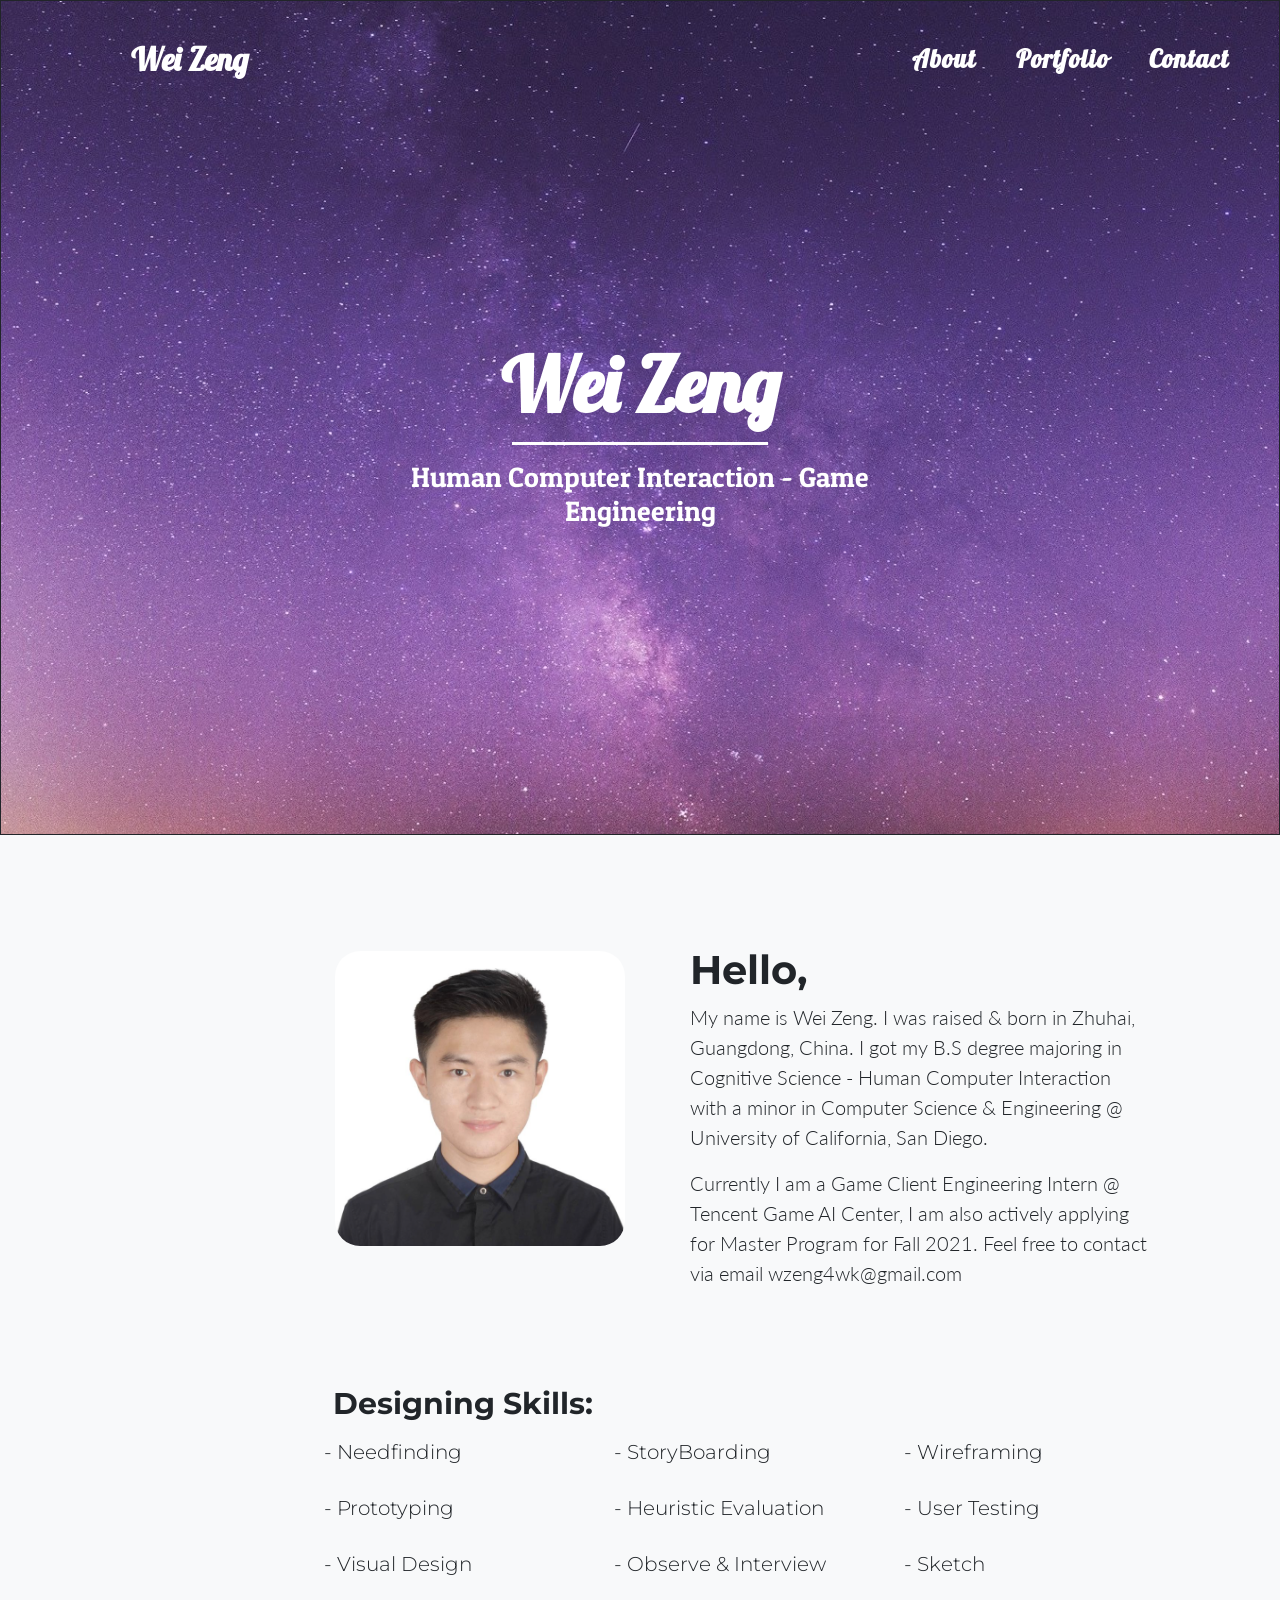
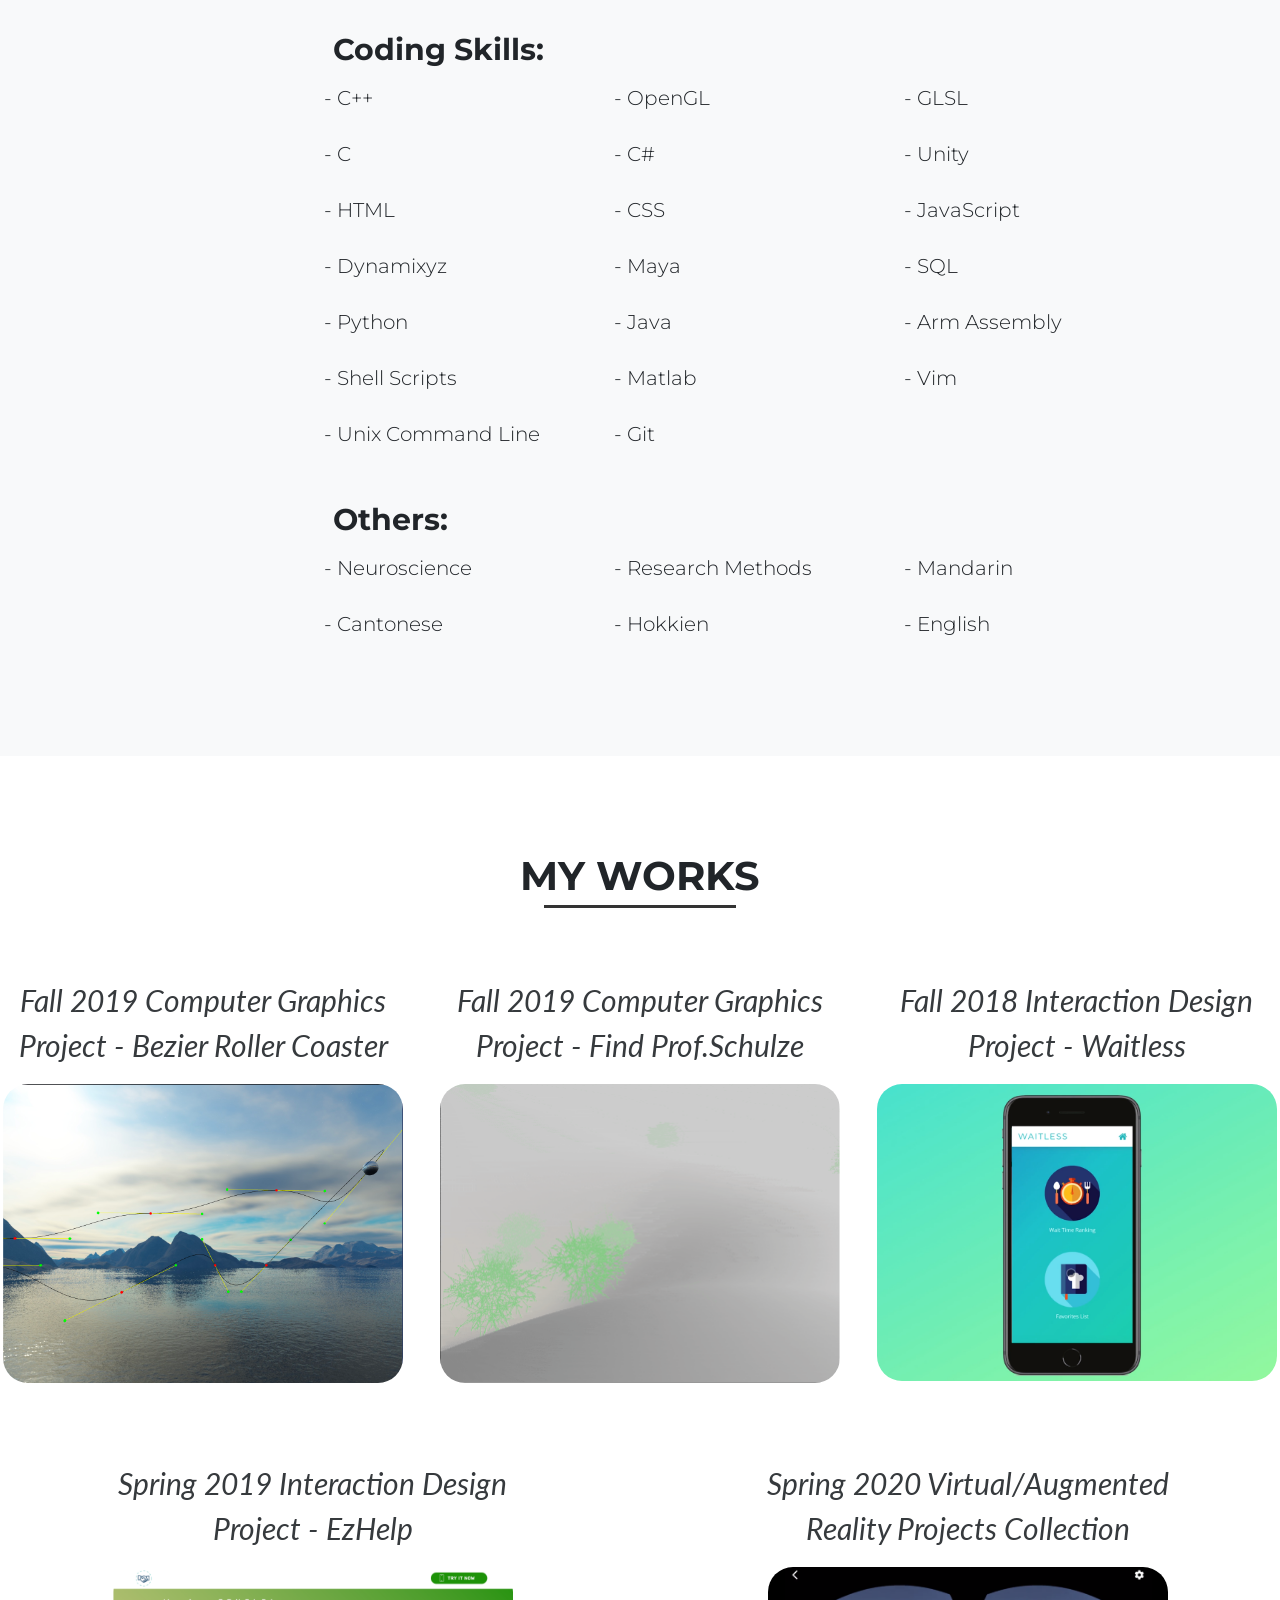
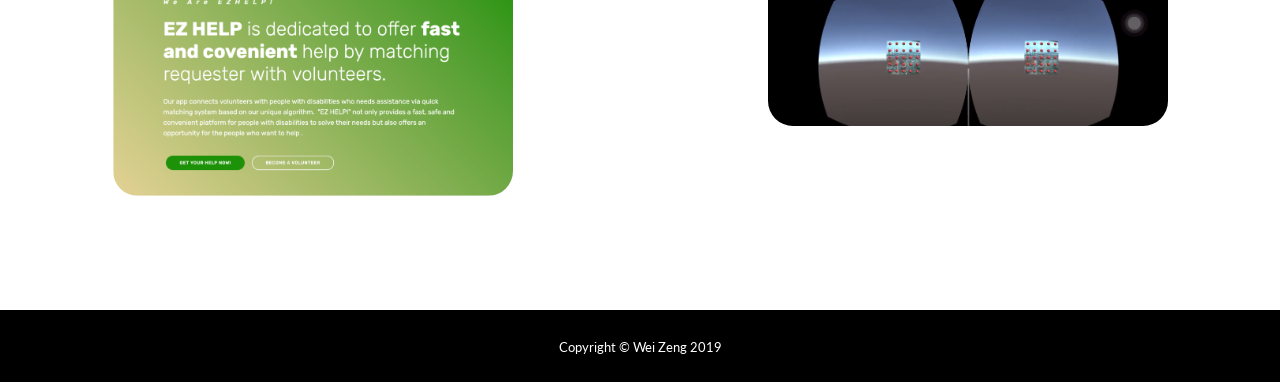
==== commit b9d9c946: "fix some wording" ====
--- a/index.html
+++ b/index.html
@@ -139,7 +139,7 @@
   <div class="row">
     <div style=" margin-top: 15px; float: left; margin-left: 65px; flex: 0 0 70.333333%; max-width: 700px;">
       <h1 style="font-size: 40px;">Hello,</h1>
-      <p class="lead">My name is Wei Zeng. I was born & raised in Zhuhai, Guangdong, China. I got my B.S degree majoring in Cognitive Science - Human Computer Interaction with a minor in Computer Science & Engineering @ University of California, San Diego.<br></p>
+      <p class="lead">My name is Wei Zeng. I was raised & born in Zhuhai, Guangdong, China. I got my B.S degree majoring in Cognitive Science - Human Computer Interaction with a minor in Computer Science & Engineering @ University of California, San Diego.<br></p>
       <p class="lead">Currently I am a Game Client Engineering Intern @ Tencent Game AI Center, I am also actively applying for Master Program for Fall 2021. Feel free to contact via email wzeng4wk@gmail.com<br><br>
       </p>
     </div>
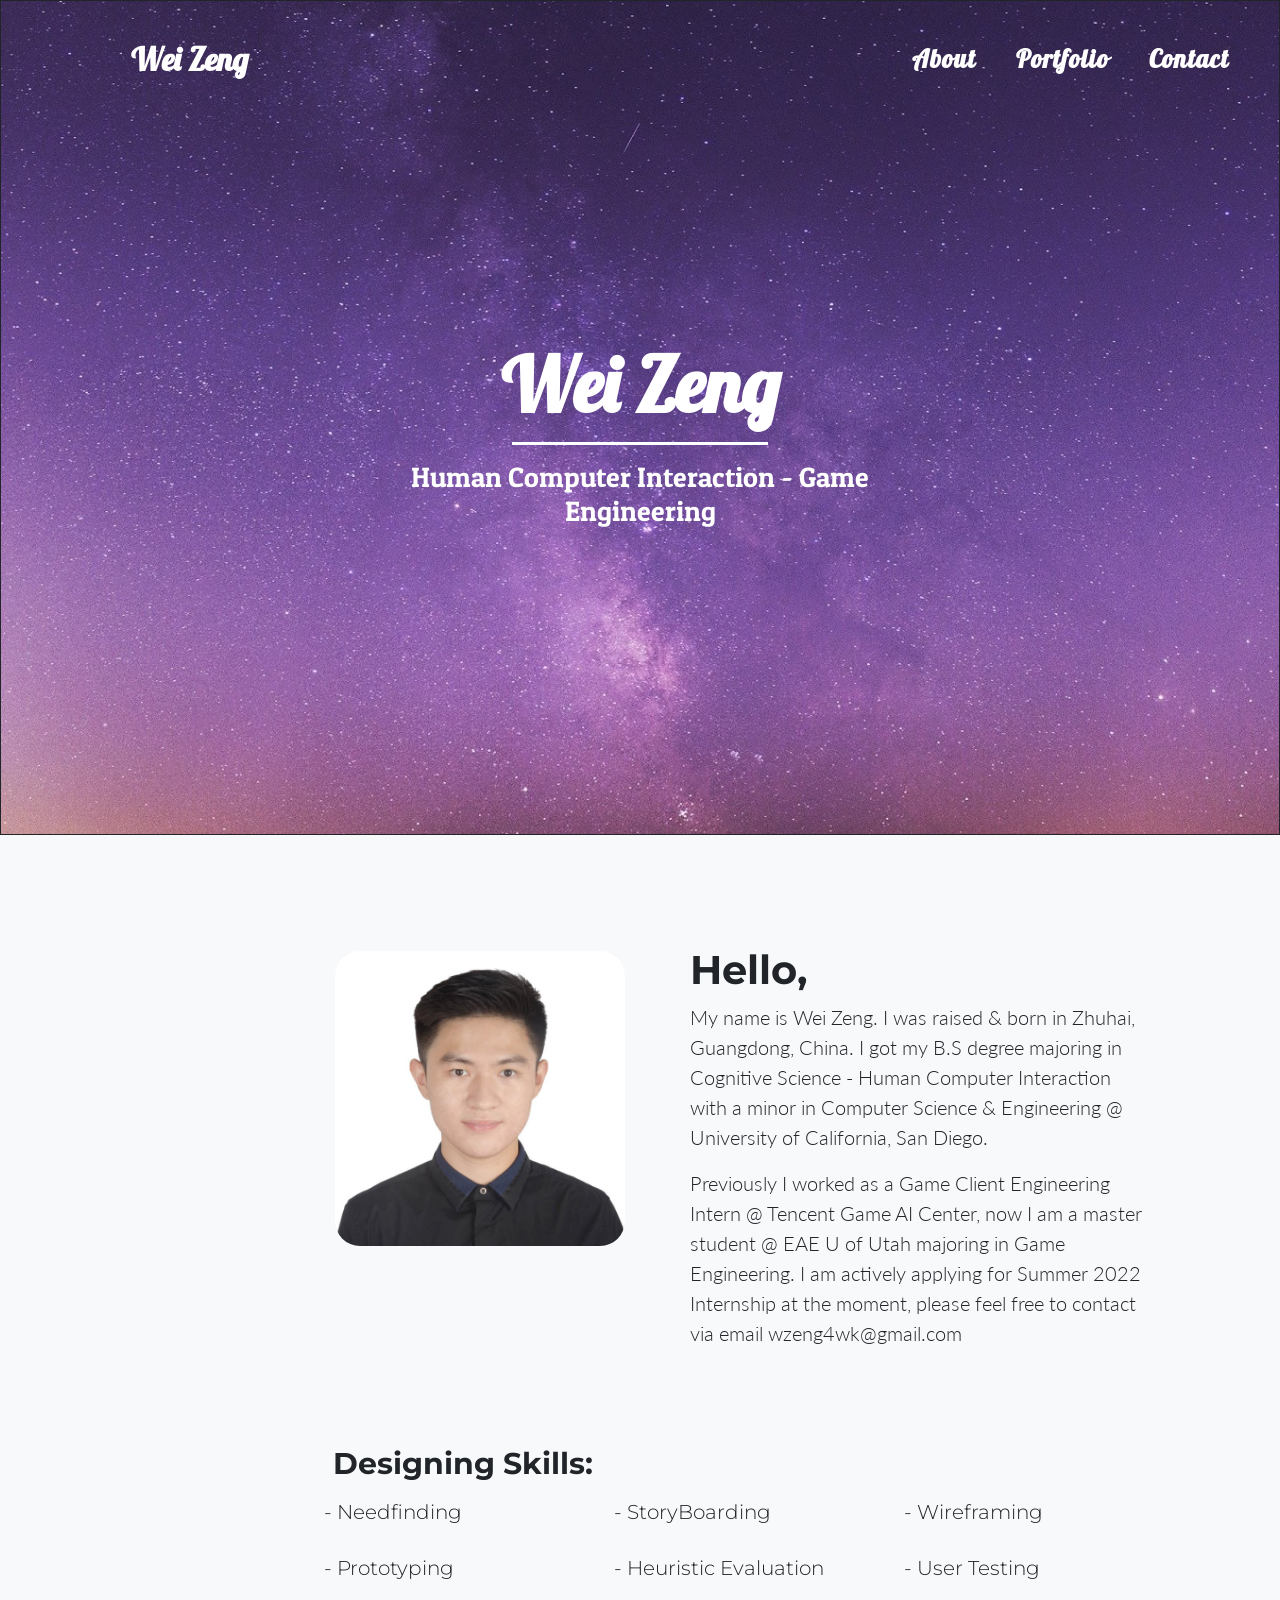
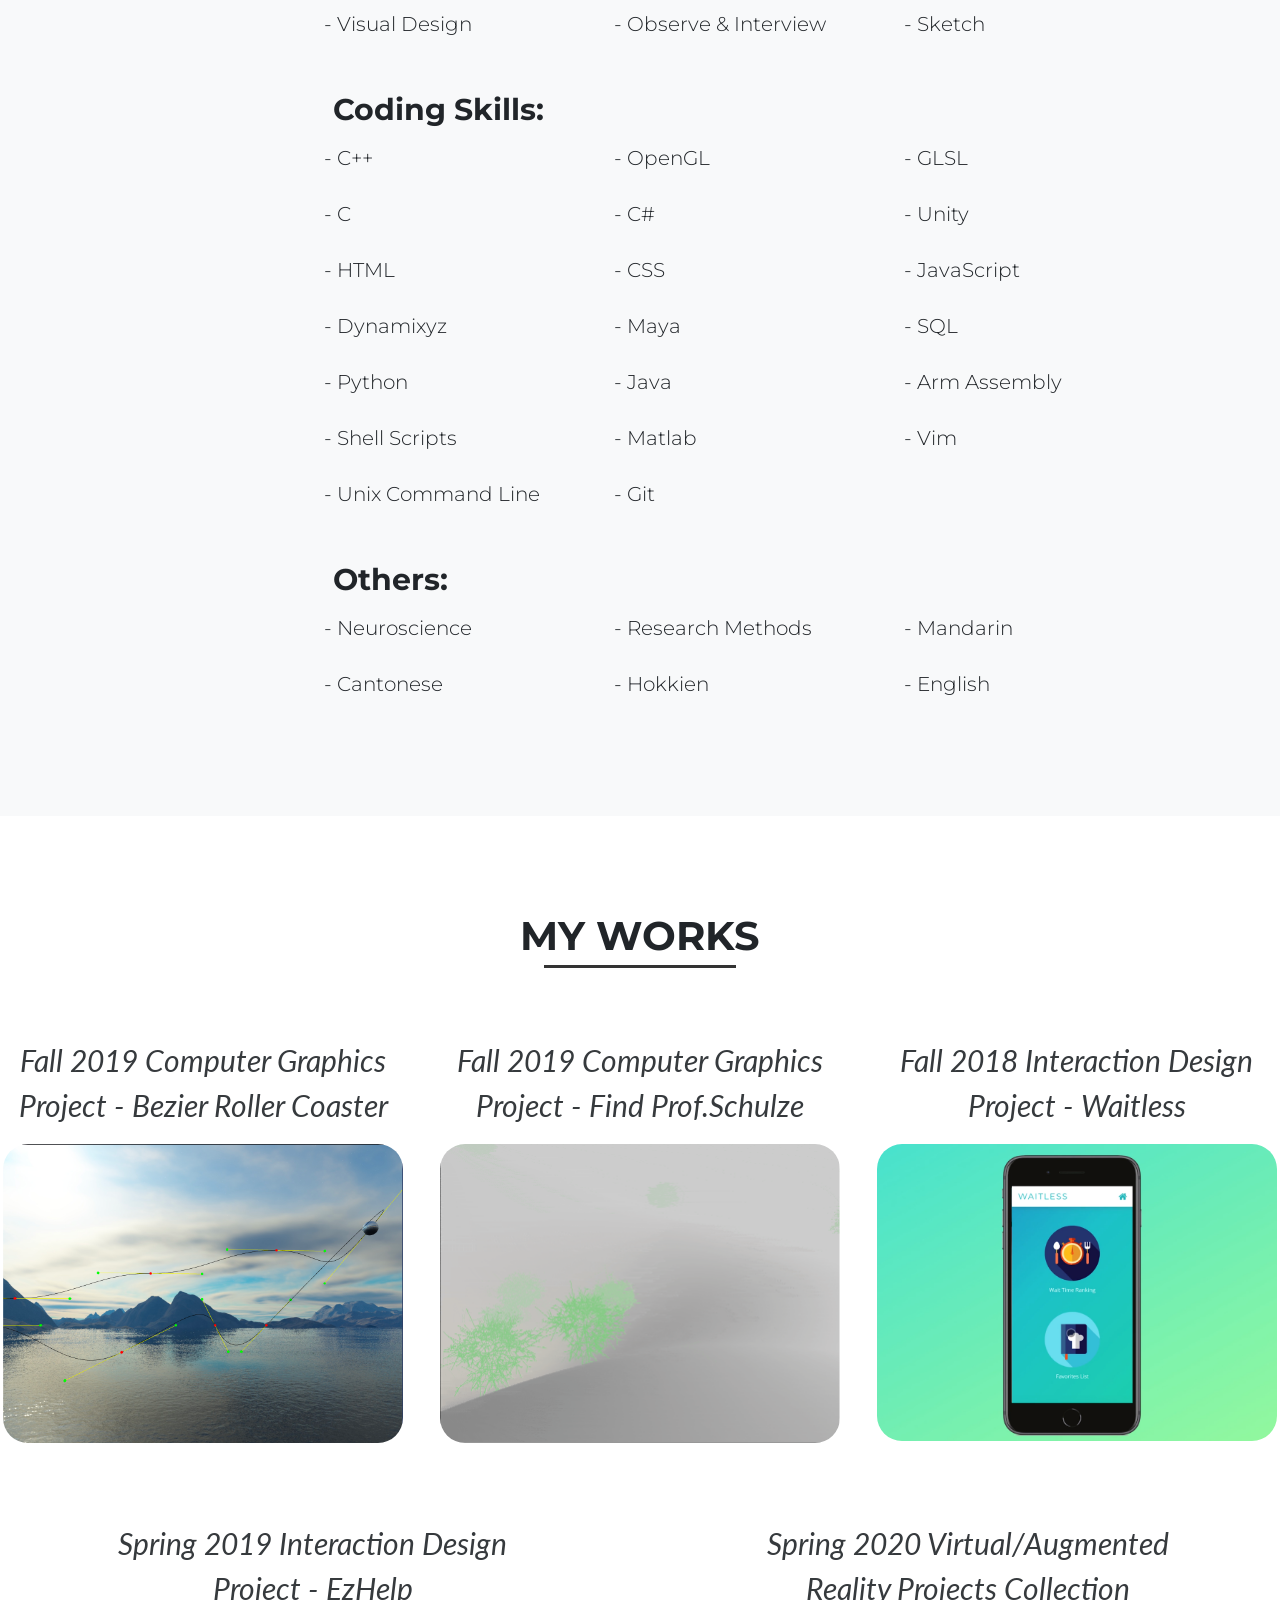
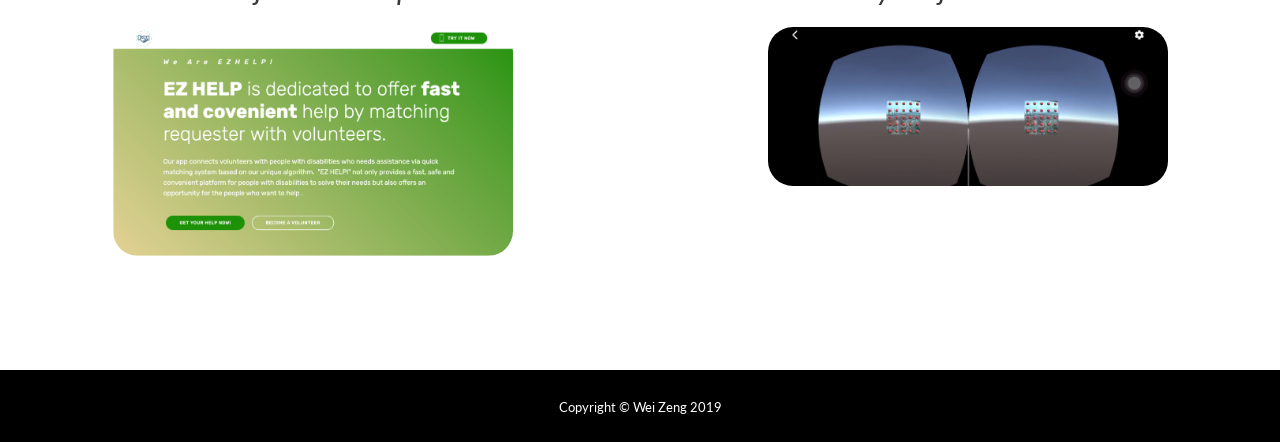
==== commit d79115b0: "Update Info" ====
--- a/index.html
+++ b/index.html
@@ -107,7 +107,7 @@
             <a class="nav-link py-3 px-0 px-lg-3 rounded js-scroll-trigger" href="#portfolio">Portfolio</a>
           </li>
           <li class="nav-item mx-0 mx-lg-1">
-            <a class="nav-link py-3 px-0 px-lg-3 rounded js-scroll-trigger" href="#contact">Contact</a>
+            <a class="nav-link py-3 px-0 px-lg-3 rounded js-scroll-trigger" href="#about">Contact</a>
           </li>
         </ul>
       </div>
@@ -140,7 +140,7 @@
     <div style=" margin-top: 15px; float: left; margin-left: 65px; flex: 0 0 70.333333%; max-width: 700px;">
       <h1 style="font-size: 40px;">Hello,</h1>
       <p class="lead">My name is Wei Zeng. I was raised & born in Zhuhai, Guangdong, China. I got my B.S degree majoring in Cognitive Science - Human Computer Interaction with a minor in Computer Science & Engineering @ University of California, San Diego.<br></p>
-      <p class="lead">Currently I am a Game Client Engineering Intern @ Tencent Game AI Center, I am also actively applying for Master Program for Fall 2021. Feel free to contact via email wzeng4wk@gmail.com<br><br>
+      <p class="lead">Previously I worked as a Game Client Engineering Intern @ Tencent Game AI Center, now I am a master student @ EAE U of Utah majoring in Game Engineering. I am actively applying for Summer 2022 Internship at the moment, please feel free to contact via email wzeng4wk@gmail.com<br><br>
       </p>
     </div>
   </div>
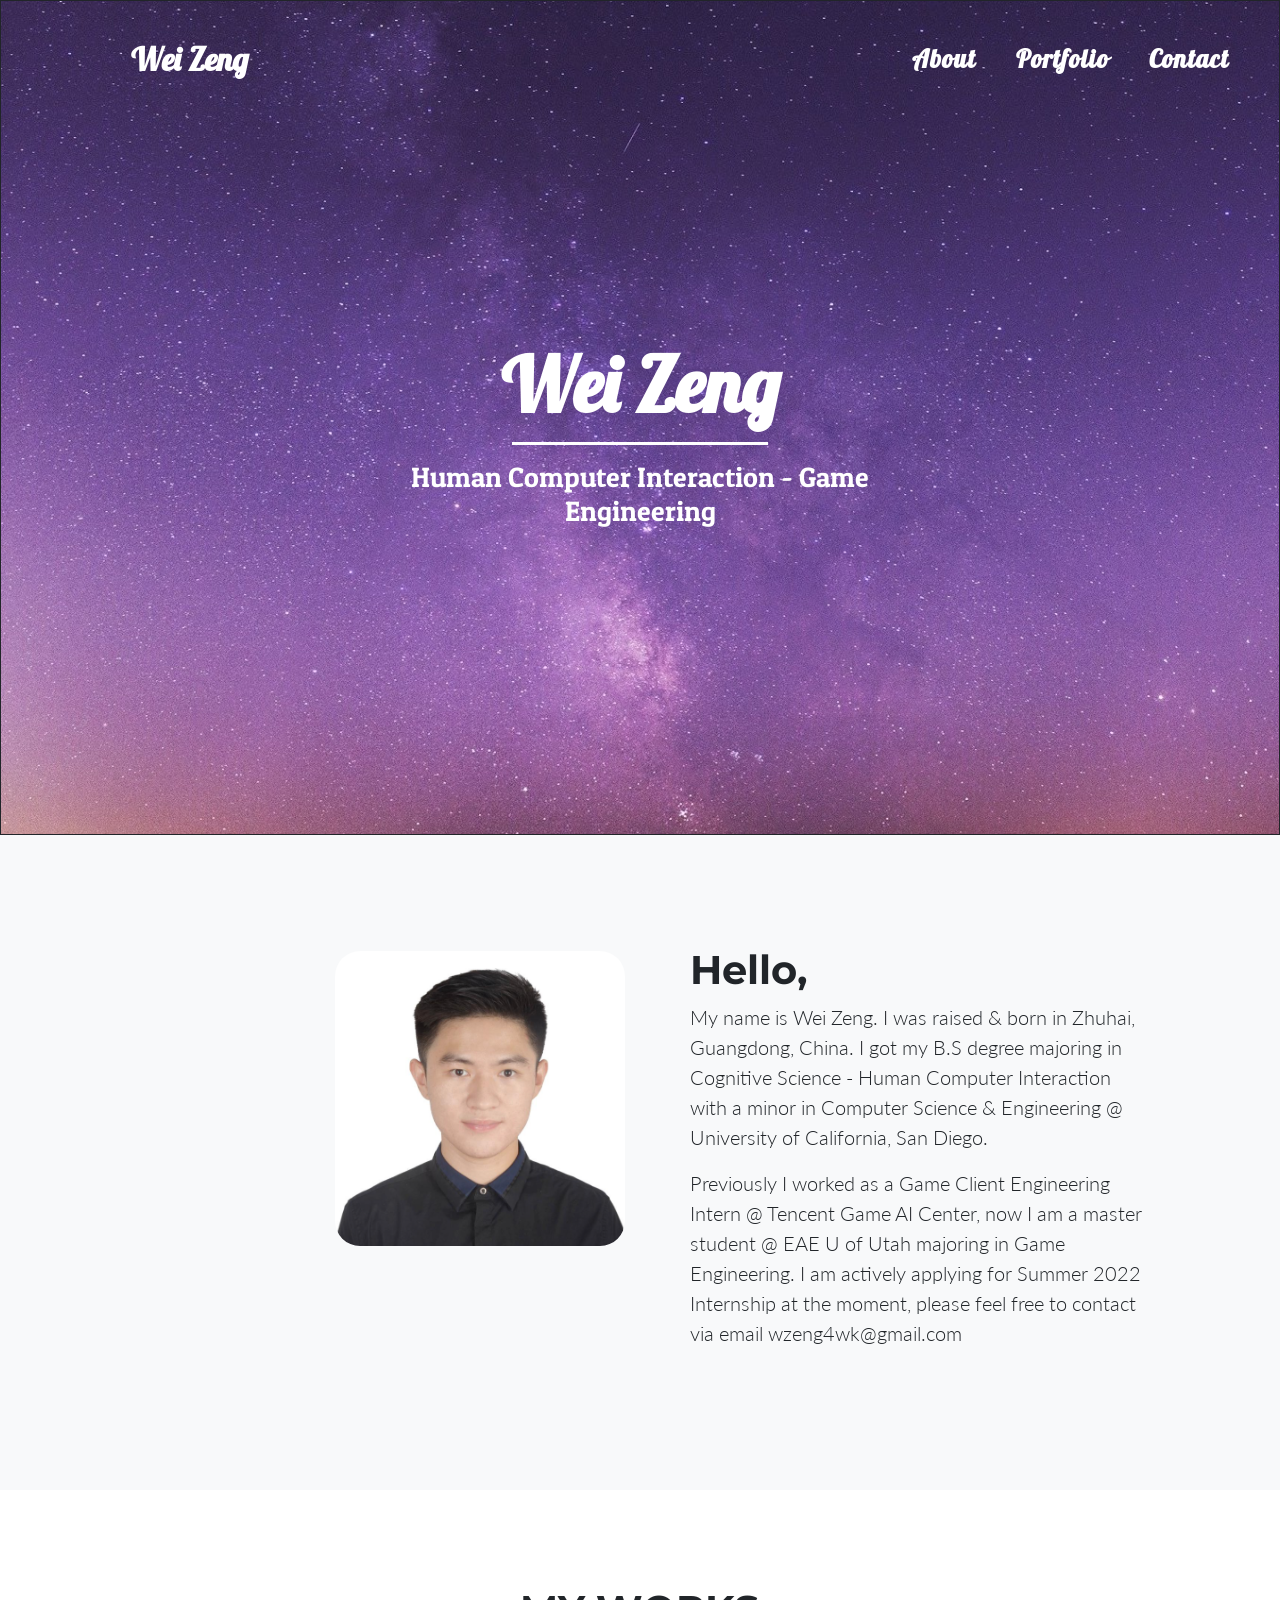
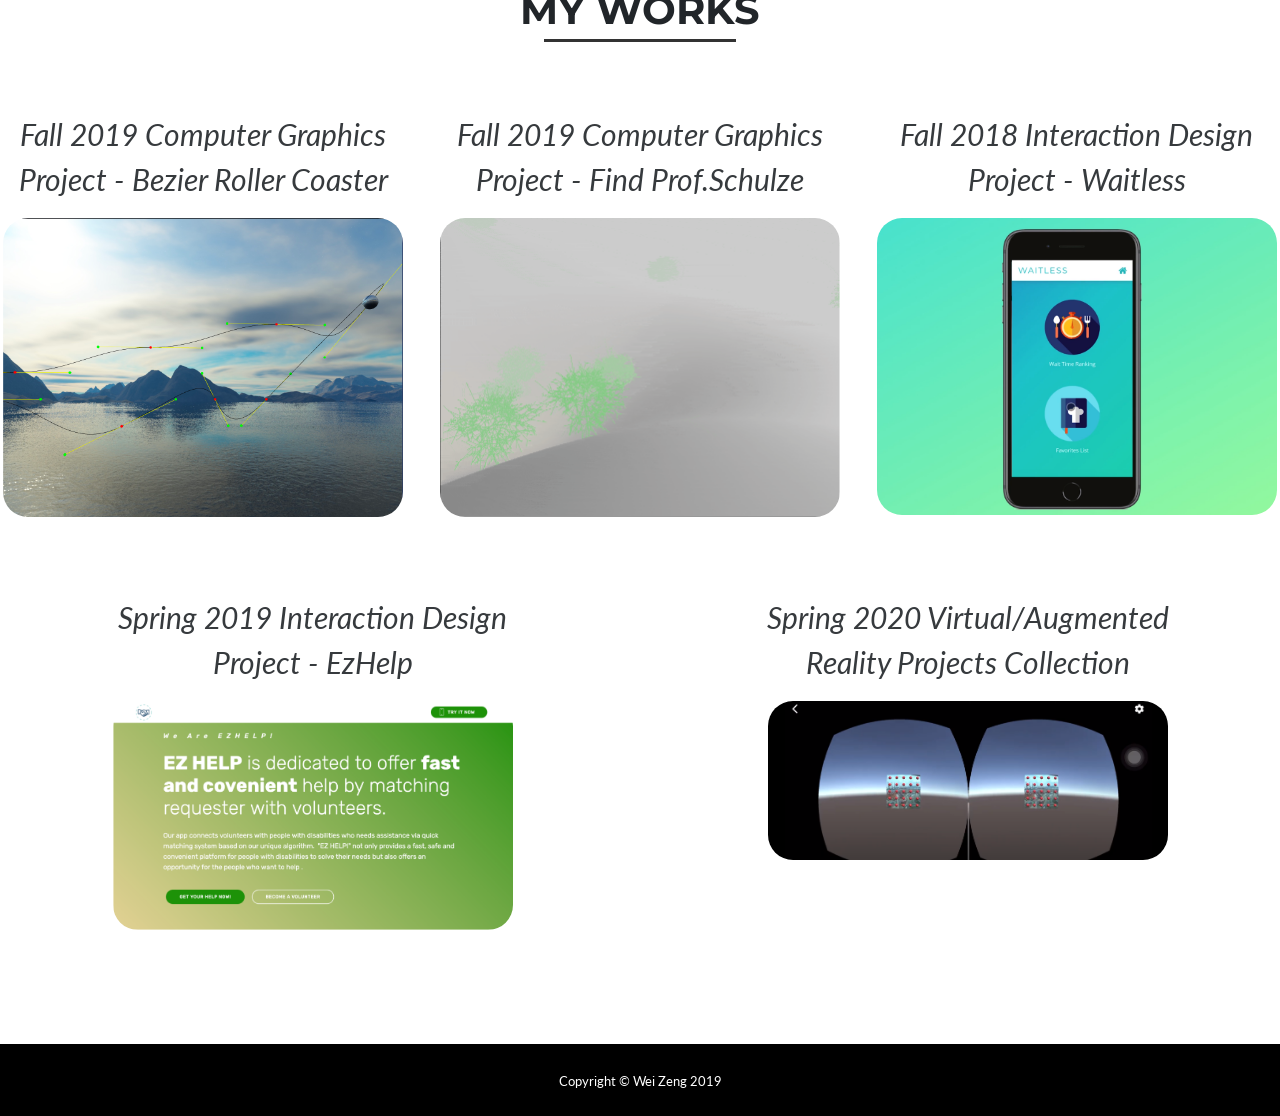
==== commit 026bfdd2: "Remove skill points widgets" ====
--- a/index.html
+++ b/index.html
@@ -144,131 +144,6 @@
       </p>
     </div>
   </div>
-
-  <div style="display: flex; flex-wrap: wrap; margin-top: 50px; margin-left: 26%; flex: 0 0 80.333333%;">
-    <div>
-      <h2 style="font-size: 30px;">Designing Skills:<h2>
-        <div>
-          <div class="w-col">
-            <p class="lead" style="margin-left: -10px;">- Needfinding</p>
-          </div>
-          <div class="w-col">
-            <p class="lead" style="margin-left: -10px;">- StoryBoarding</p>
-          </div>
-          <div class="w-col">
-            <p class="lead" style="margin-left: -10px;">- Wireframing</p>
-          </div>
-          <div class="w-col">
-            <p class="lead" style="margin-left: -10px;">- Prototyping</p>
-          </div>
-          <div class="w-col">
-            <p class="lead" style="margin-left: -10px;">- Heuristic Evaluation</p>
-          </div>
-          <div class="w-col">
-            <p class="lead" style="margin-left: -10px;">- User Testing</p>
-          </div>
-          <div class="w-col">
-            <p class="lead" style="margin-left: -10px;">- Visual Design</p>
-          </div>
-          <div class="w-col">
-            <p class="lead" style="margin-left: -10px;">- Observe & Interview</p>
-          </div>
-          <div class="w-col">
-            <p class="lead" style="margin-left: -10px;">- Sketch</p>
-          </div>
-        </div>
-      </div>
-
-      <div style="clear: both; padding-top: 30px">
-        <h2 style="font-size: 30px;">Coding Skills:<h2>
-          <div>
-            <div class="w-col">
-              <p class="lead" style="margin-left: -10px;">- C++</p>
-            </div>
-            <div class="w-col">
-              <p class="lead" style="margin-left: -10px;">- OpenGL</p>
-            </div>
-            <div class="w-col">
-              <p class="lead" style="margin-left: -10px;">- GLSL</p>
-            </div>
-            <div class="w-col">
-              <p class="lead" style="margin-left: -10px;">- C</p>
-            </div>
-            <div class="w-col">
-              <p class="lead" style="margin-left: -10px;">- C#</p>
-            </div>
-            <div class="w-col">
-              <p class="lead" style="margin-left: -10px;">- Unity</p>
-            </div>
-            <div class="w-col">
-              <p class="lead" style="margin-left: -10px;">- HTML</p>
-            </div>
-            <div class="w-col">
-              <p class="lead" style="margin-left: -10px;">- CSS</p>
-            </div>
-            <div class="w-col">
-              <p class="lead" style="margin-left: -10px;">- JavaScript</p>
-            </div>
-            <div class="w-col">
-              <p class="lead" style="margin-left: -10px;">- Dynamixyz</p>
-            </div>
-            <div class="w-col">
-              <p class="lead" style="margin-left: -10px;">- Maya</p>
-            </div>
-            <div class="w-col">
-              <p class="lead" style="margin-left: -10px;">- SQL</p>
-            </div>
-            <div class="w-col">
-              <p class="lead" style="margin-left: -10px;">- Python</p>
-            </div>
-            <div class="w-col">
-              <p class="lead" style="margin-left: -10px;">- Java</p>
-            </div>
-            <div class="w-col">
-              <p class="lead" style="margin-left: -10px;">- Arm Assembly</p>
-            </div>
-            <div class="w-col">
-              <p class="lead" style="margin-left: -10px;">- Shell Scripts</p>
-            </div>
-            <div class="w-col">
-              <p class="lead" style="margin-left: -10px;">- Matlab</p>
-            </div>
-            <div class="w-col">
-              <p class="lead" style="margin-left: -10px;">- Vim</p>
-            </div>
-            <div class="w-col">
-              <p class="lead" style="margin-left: -10px;">- Unix Command Line</p>
-            </div>
-            <div class="w-col">
-              <p class="lead" style="margin-left: -10px;">- Git</p>
-            </div>
-          </div>
-        </div>
-
-        <div style="clear: both; padding-top: 30px">
-          <h2 style="font-size: 30px;">Others:<h2>
-            <div>
-              <div class="w-col">
-                <p class="lead" style="margin-left: -10px;">- Neuroscience</p>
-              </div>
-              <div class="w-col">
-                <p class="lead" style="margin-left: -10px;">- Research Methods</p>
-              </div>
-              <div class="w-col">
-                <p class="lead" style="margin-left: -10px;">- Mandarin</p>
-              </div>
-              <div class="w-col">
-                <p class="lead" style="margin-left: -10px;">- Cantonese</p>
-              </div>
-              <div class="w-col">
-                <p class="lead" style="margin-left: -10px;">- Hokkien</p>
-              </div>
-              <div class="w-col">
-                <p class="lead" style="margin-left: -10px;">- English</p>
-              </div>
-            </div>
-          </div>
-        </div>
 
       </section>
 
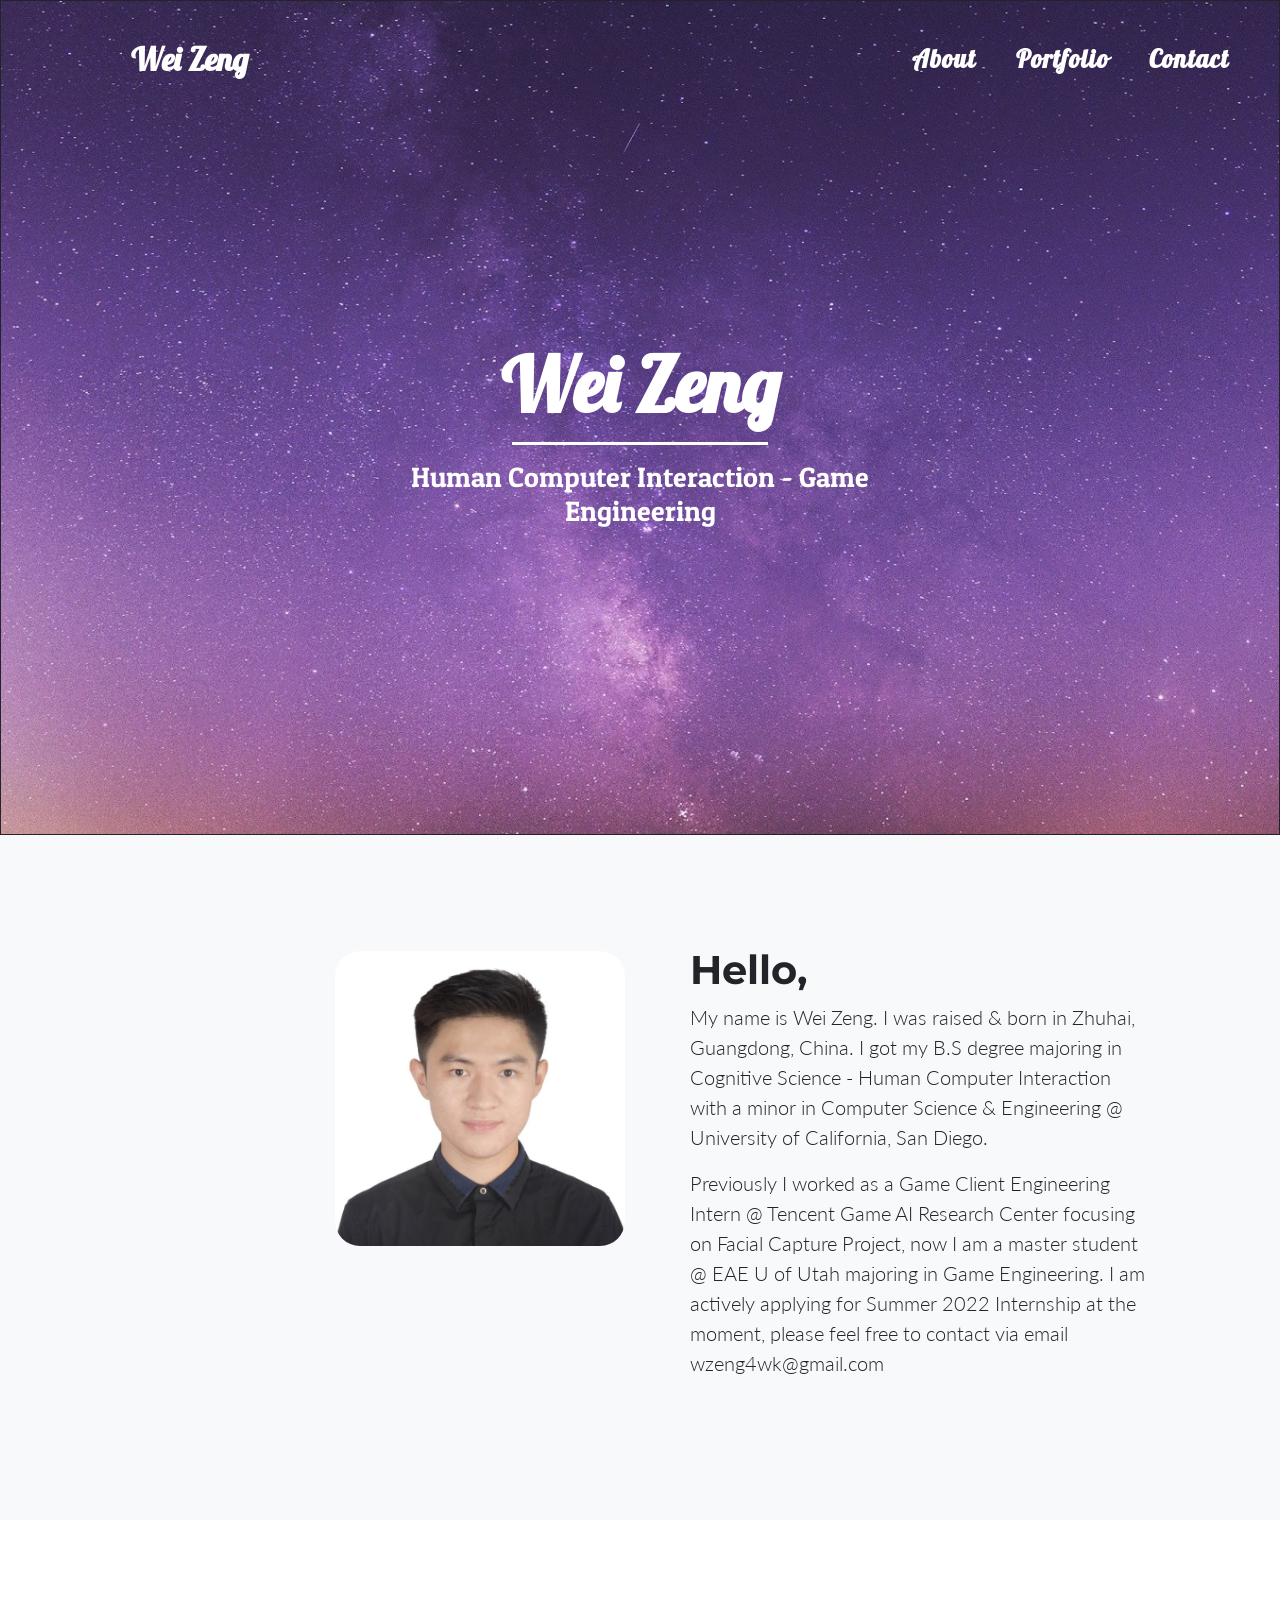
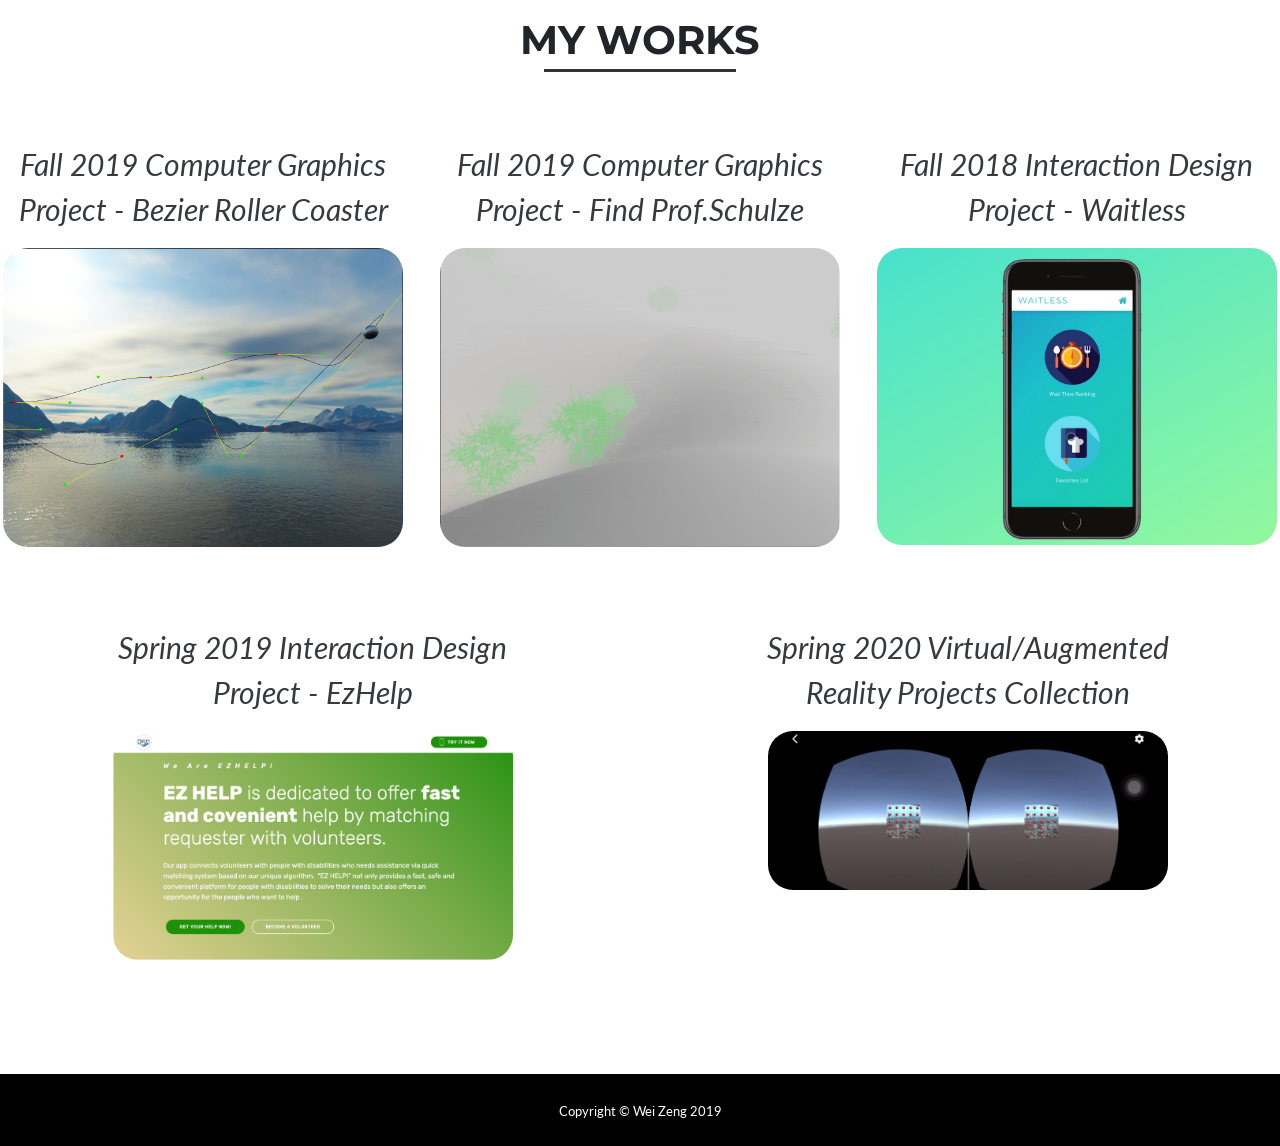
==== commit 02fc80f3: "update info" ====
--- a/index.html
+++ b/index.html
@@ -140,7 +140,7 @@
     <div style=" margin-top: 15px; float: left; margin-left: 65px; flex: 0 0 70.333333%; max-width: 700px;">
       <h1 style="font-size: 40px;">Hello,</h1>
       <p class="lead">My name is Wei Zeng. I was raised & born in Zhuhai, Guangdong, China. I got my B.S degree majoring in Cognitive Science - Human Computer Interaction with a minor in Computer Science & Engineering @ University of California, San Diego.<br></p>
-      <p class="lead">Previously I worked as a Game Client Engineering Intern @ Tencent Game AI Center, now I am a master student @ EAE U of Utah majoring in Game Engineering. I am actively applying for Summer 2022 Internship at the moment, please feel free to contact via email wzeng4wk@gmail.com<br><br>
+      <p class="lead">Previously I worked as a Game Client Engineering Intern @ Tencent Game AI Research Center focusing on Facial Capture Project, now I am a master student @ EAE U of Utah majoring in Game Engineering. I am actively applying for Summer 2022 Internship at the moment, please feel free to contact via email wzeng4wk@gmail.com<br><br>
       </p>
     </div>
   </div>
